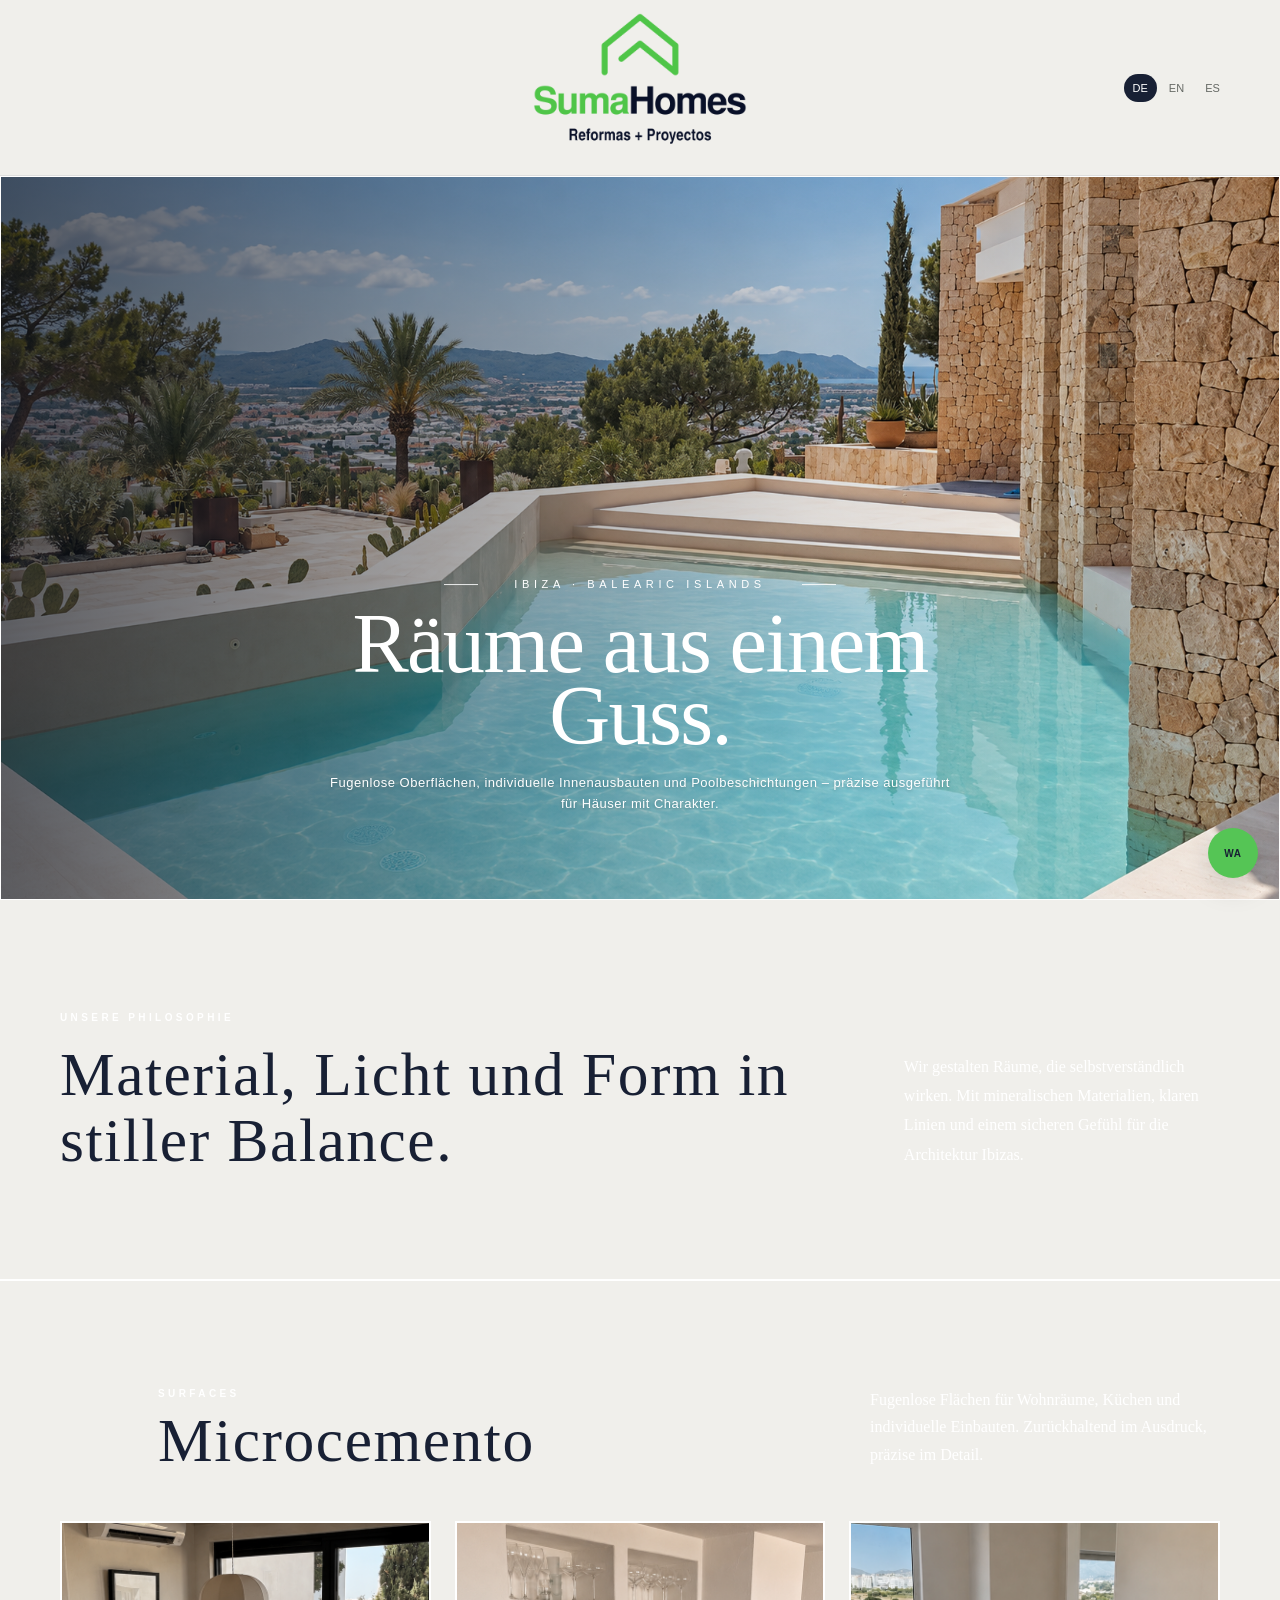
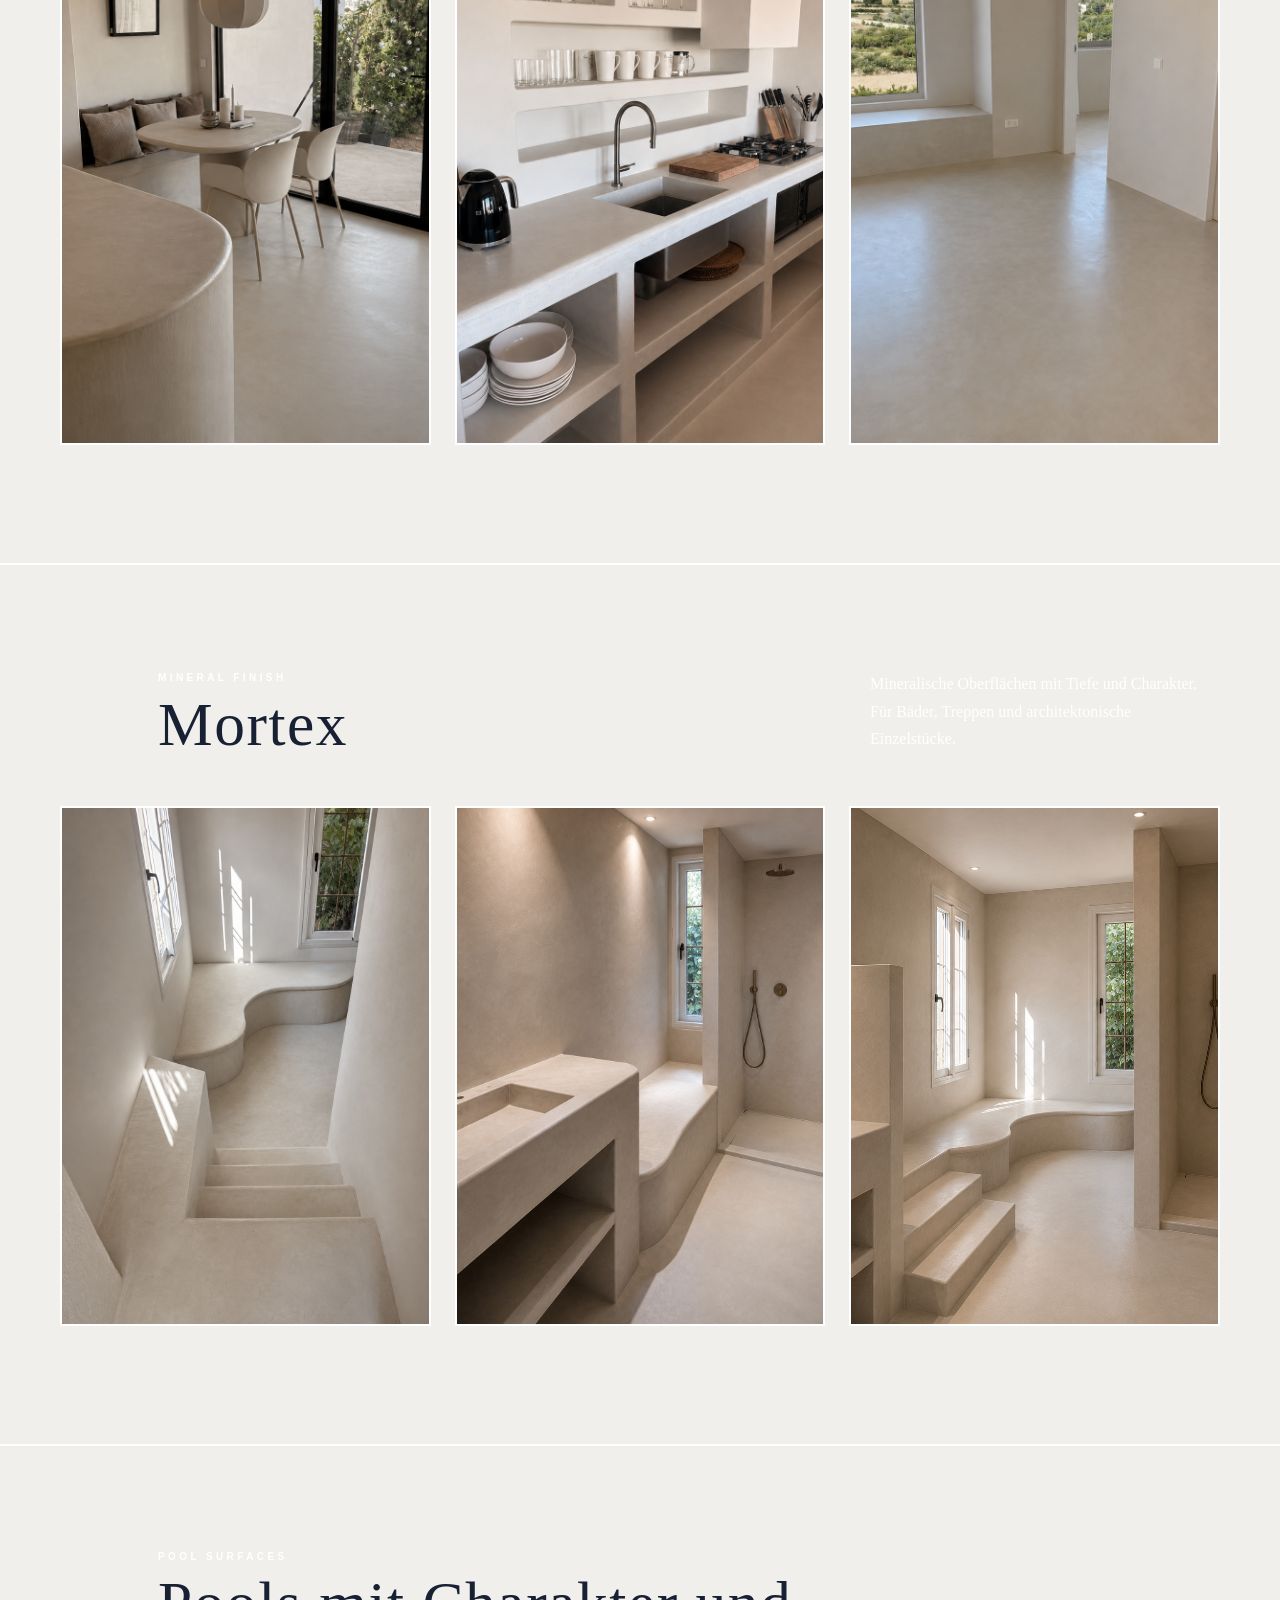
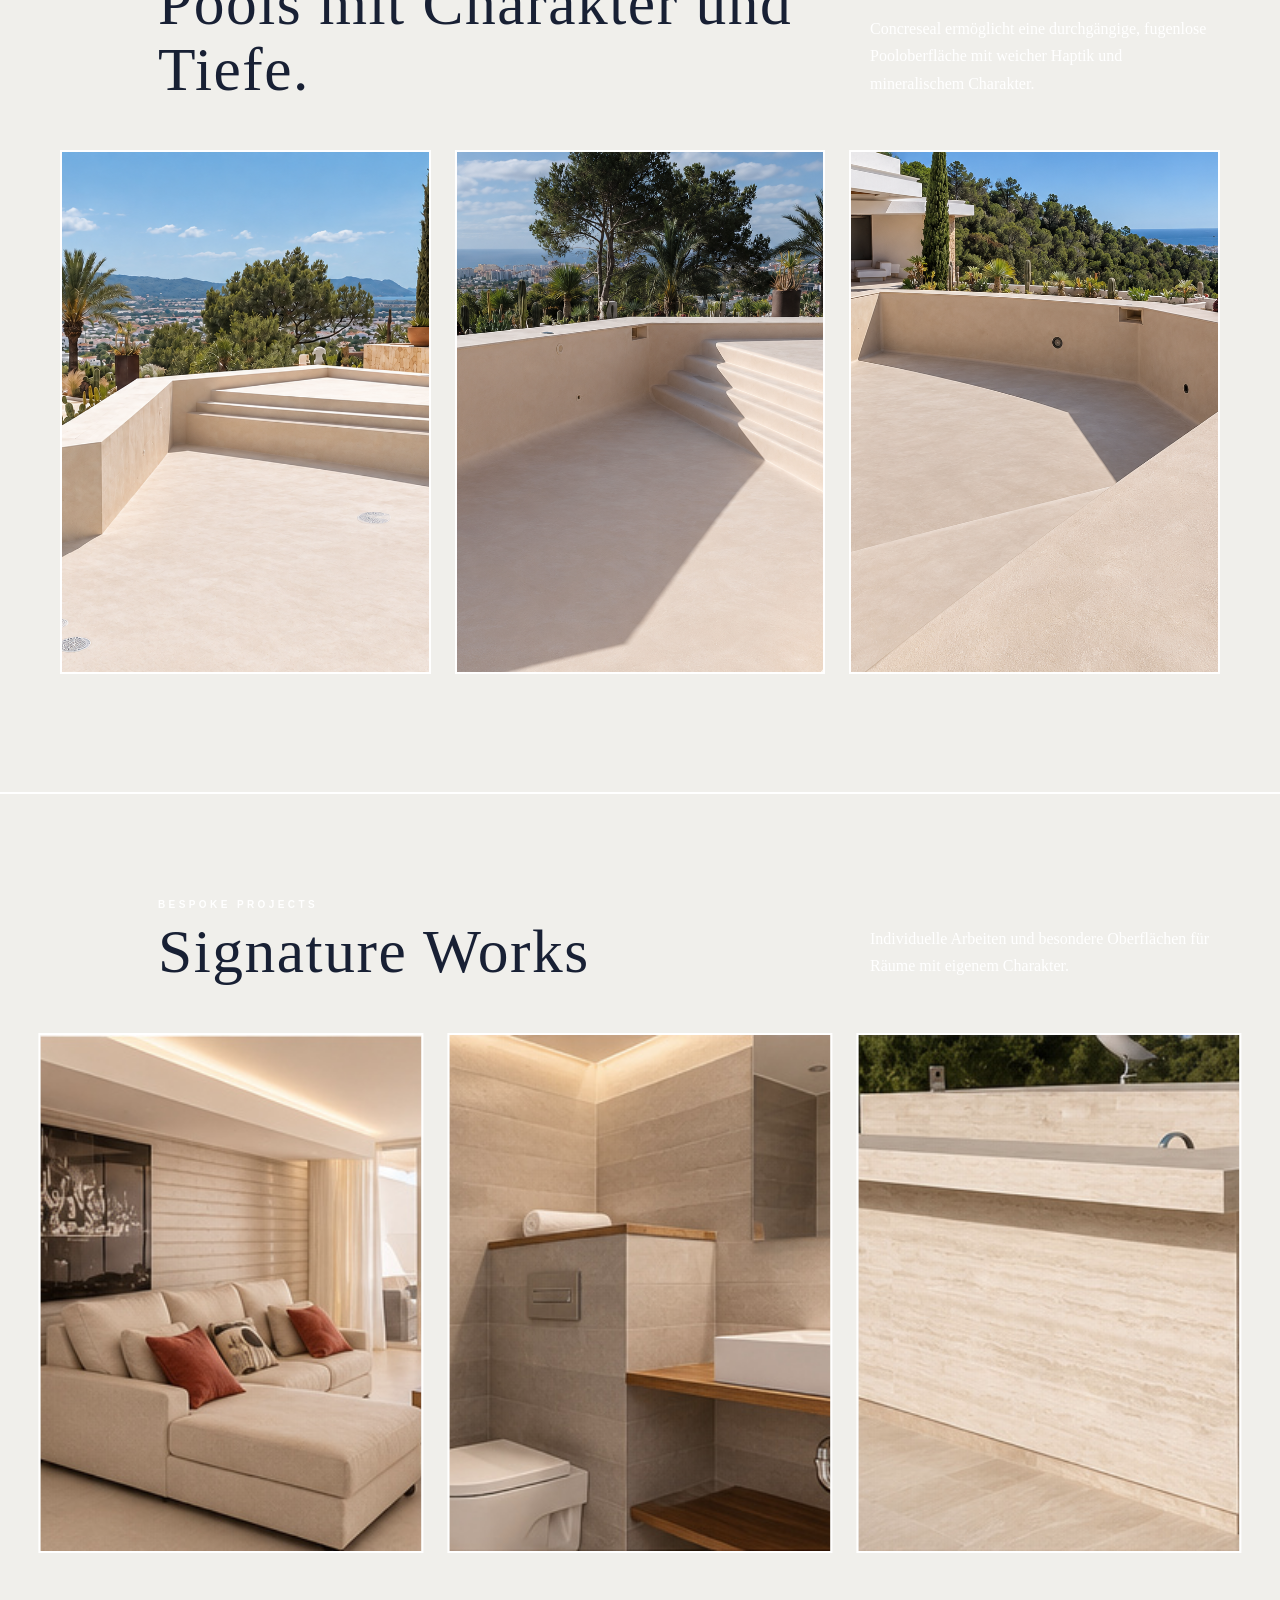
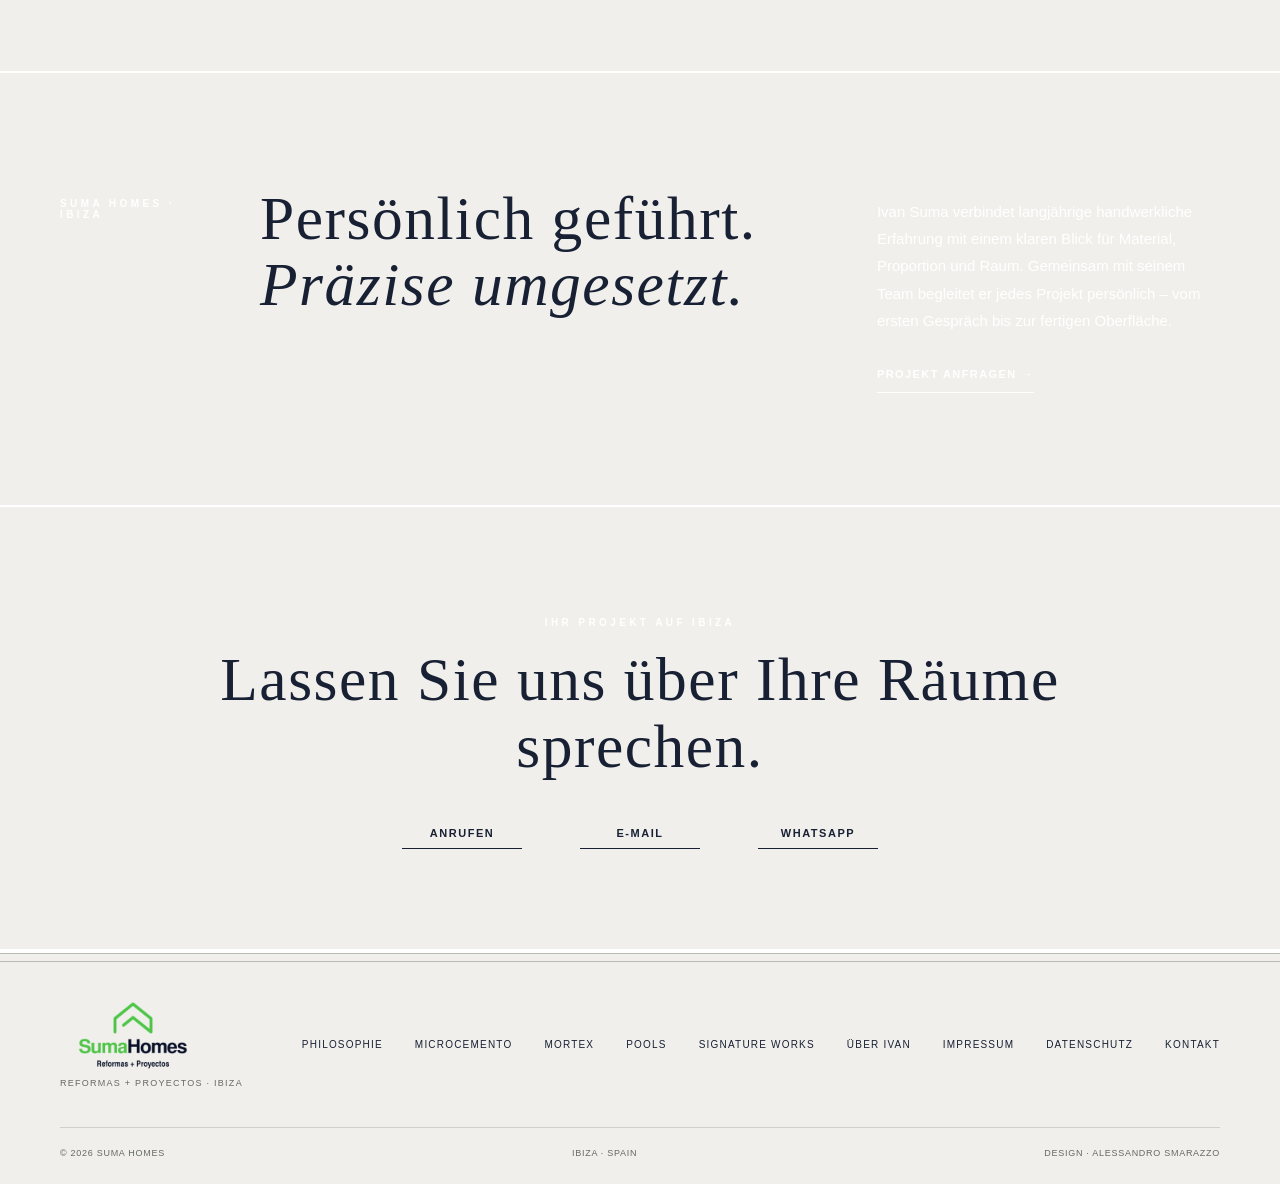
==== index.html @ f4241340 "SumaHomes Phase 2 - aktueller Stand" ====
<!doctype html>
<html lang="de">
<head>
  <meta charset="utf-8">
  <meta name="viewport" content="width=device-width,initial-scale=1">
  <meta name="description" content="Suma Homes Ibiza – Microcemento, Mortex, Innenausbau und Concreseal Poolbeschichtungen.">
  <title>Suma Homes | Reformas + Proyectos · Ibiza</title>
  <link rel="stylesheet" href="assets/style.css">
  <link rel="stylesheet" href="assets/languages.css">
</head>

<body>

  <header class="header">
    <a class="brand" href="#top" aria-label="Suma Homes Startseite">
      <img src="assets/sumahomes-logo.png" alt="Suma Homes – Reformas + Proyectos">
    </a>

    <div class="languages" aria-label="Sprache wählen">
      <button class="lang active" type="button" data-lang="de">DE</button>
      <button class="lang" type="button" data-lang="en">EN</button>
      <button class="lang" type="button" data-lang="es">ES</button>
    </div>
  </header>

  <main id="top">

    <section class="hero">
      <img src="assets/hero-pool.png" alt="Pool mit Blick über Ibiza">
      <div class="shade"></div>

      <div class="hero-copy">
        <p class="eyebrow">IBIZA · BALEARIC ISLANDS</p>

        <h1 data-de="Räume aus einem Guss." data-en="Spaces made as one.">
          Räume aus einem<br>Guss.
        </h1>

        <p>
          Fugenlose Oberflächen, individuelle Innenausbauten und Poolbeschichtungen – präzise ausgeführt für Häuser mit Charakter.
        </p>
      </div>

      <span class="scroll">Entdecken ↓</span>
    </section>

    <section id="philosophie" class="philosophy wrap">
      <p class="eyebrow">UNSERE PHILOSOPHIE</p>

      <div class="statement">
        <h2>Material, Licht und Form in stiller Balance.</h2>

        <p>
          Wir gestalten Räume, die selbstverständlich wirken. Mit mineralischen Materialien, klaren Linien und einem sicheren Gefühl für die Architektur Ibizas.
        </p>
      </div>
    </section>

    <div class="section-rule"><span></span></div>

    <section id="microcemento" class="project-section wrap">

      <div class="project-heading">
        <p class="index">01</p>

        <div>
          <p class="eyebrow">SURFACES</p>
          <h2>Microcemento</h2>
        </div>

        <p>
          Fugenlose Flächen für Wohnräume, Küchen und individuelle Einbauten. Zurückhaltend im Ausdruck, präzise im Detail.
        </p>
      </div>

      <div class="editorial-grid gallery-four">

        <figure>
          <img src="assets/01-mikrozement-wohnen-bearbeitet.png" alt="Wohnbereich mit Microcemento">
        </figure>

        <figure>
          <img src="assets/02-mikrozement-kueche-bearbeitet.png" alt="Küche mit Microcemento">
        </figure>

        <figure>
          <img src="assets/03-mikrozement-essen-garten-bearbeitet.png" alt="Essbereich und Garten">
        </figure>

        <figure>
          <img src="assets/04-mikrozement-raum-bearbeitet.png" alt="Raumgestaltung mit Microcemento">
        </figure>

      </div>
    </section>

    <div class="section-rule"><span></span></div>

    <section id="mortex" class="project-section wrap">

      <div class="project-heading">
        <p class="index">02</p>

        <div>
          <p class="eyebrow">MINERAL FINISH</p>
          <h2>Mortex</h2>
        </div>

        <p>
          Mineralische Oberflächen mit Tiefe und Charakter. Für Bäder, Treppen und architektonische Einzelstücke.
        </p>
      </div>

      <div class="editorial-grid gallery-four portrait-grid">

        <figure>
          <img src="assets/01-mortex-bad-bearbeitet.png" alt="Mortex im Bad">
        </figure>

        <figure>
          <img src="assets/02-mortex-treppe-bearbeitet.png" alt="Treppe mit Mortex">
        </figure>

        <figure>
          <img src="assets/03-mortex-neues-motiv.png" alt="Mortex Detail">
        </figure>

        <figure>
          <img src="assets/04-mortex-gesamtbild-breit.png" alt="Mortex Gesamtansicht">
        </figure>

      </div>
    </section>

    <div class="section-rule"><span></span></div>

    <section id="pool" class="project-section wrap">

      <div class="project-heading">
        <p class="index">03</p>

        <div>
          <p class="eyebrow">POOL SURFACES</p>
          <h2>Pools mit Charakter und Tiefe.</h2>
        </div>

        <p>
          Concreseal ermöglicht eine durchgängige, fugenlose Pooloberfläche mit weicher Haptik und mineralischem Charakter.
        </p>
      </div>

      <div class="editorial-grid gallery-four">

        <figure>
          <img src="assets/pool-01.png" alt="Pool 01">
        </figure>

        <figure>
          <img src="assets/pool-03.png" alt="Pool 03">
        </figure>

        <figure>
          <img src="assets/pool-04.png" alt="Pool 04">
        </figure>

      </div>
    </section>

    <div class="section-rule"><span></span></div>

    <section id="concreseal" class="project-section wrap">

      <div class="project-heading">
        <p class="index">04</p>

        <div>
          <p class="eyebrow">BESPOKE PROJECTS</p>
          <h2>Signature Works</h2>
        </div>

        <p>
          Individuelle Arbeiten und besondere Oberflächen für Räume mit eigenem Charakter.
        </p>
      </div>

      <div class="editorial-grid gallery-three">

        <figure>
          <img src="assets/07-06-wohnraum.jpg" alt="Signature Works – Wohnraum">
        </figure>

        <figure>
          <img src="assets/07-04-bad-waschbecken.jpg" alt="Signature Works – Bad">
        </figure>

        <figure class="gallery-last">
          <img src="assets/07-03-travertin-bar-front.jpg" alt="Signature Works – Travertin Bar">
        </figure>

      </div>
    </section>

    <section id="ivan" class="about">
      <div class="wrap about-inner">

        <p class="eyebrow">SUMA HOMES · IBIZA</p>

        <h2>
          Persönlich geführt.<br>
          <em>Präzise umgesetzt.</em>
        </h2>

        <div class="about-copy">
          <p>
            Ivan Suma verbindet langjährige handwerkliche Erfahrung mit einem klaren Blick für Material, Proportion und Raum. Gemeinsam mit seinem Team begleitet er jedes Projekt persönlich – vom ersten Gespräch bis zur fertigen Oberfläche.
          </p>

          <a class="text-link" href="#contact">
            Projekt anfragen →
          </a>
        </div>

      </div>
    </section>

    <section id="contact" class="contact">
      <div class="wrap contact-inner">

        <p class="eyebrow">IHR PROJEKT AUF IBIZA</p>

        <h2>
          Lassen Sie uns über Ihre Räume sprechen.
        </h2>

        <div class="contact-row">
          <a href="tel:+34639866683">Anrufen</a>
          <a href="mailto:info@sumahomes.es">E-Mail</a>
          <a href="https://wa.me/34639866683">WhatsApp</a>
        </div>

      </div>
    </section>

  </main>

  <footer>

    <div class="footer-accent"><span></span></div>

    <div class="wrap footer-main">

      <div>
        <img src="assets/sumahomes-logo.png" alt="Suma Homes">
        <p>Reformas + Proyectos · Ibiza</p>
      </div>

      <nav>
        <a href="#philosophie">Philosophie</a>
        <a href="#microcemento">Microcemento</a>
        <a href="#mortex">Mortex</a>
        <a href="#pool">Pools</a>
        <a href="#concreseal">Signature Works</a>
        <a href="#ivan">Über Ivan</a>
        <a href="#">Impressum</a>
        <a href="#">Datenschutz</a>
        <a href="mailto:info@sumahomes.es">Kontakt</a>
      </nav>

    </div>

    <div class="wrap footer-bottom">
      <span>© <span id="year"></span> Suma Homes</span>
      <span>Ibiza · Spain</span>
      <span>Design · Alessandro Smarazzo</span>
    </div>

  </footer>

  <a
    class="whatsapp"
    href="https://wa.me/34639866683"
    aria-label="Suma Homes über WhatsApp kontaktieren">
    WA
  </a>

  <script src="assets/site.js"></script>

</body>
</html>
---- assets/style.css ----
:root {
    --ink: #182034;
    --green: #55c555;
    --paper: #fff;
    --soft: #f3f3f1;
    --line: #d1d3cf;
    --muted: #656864;
    --serif: "Bodoni 72", "Didot", "Times New Roman", serif;
    --sans: "Helvetica Neue", Helvetica, Arial, sans-serif;
}

* {
    box-sizing: border-box;
}

html {
    scroll-behavior: smooth;
}

body {
    margin: 0;
    background: var(--paper);
    color: var(--ink);
    font: 16px var(--sans);
    -webkit-font-smoothing: antialiased;
}

img {
    display: block;
    width: 100%;
}

a {
    color: inherit;
    text-decoration: none;
}

.wrap {
    width: min(1160px, calc(100% - 64px));
    margin-inline: auto;
}

/* HEADER */

.header {
    height: 176px;
    padding: 0 4vw;
    display: flex;
    align-items: center;
    justify-content: center;
    background: #F0EFEB;
    position: relative;
    z-index: 20;
    border-bottom: 1px solid rgba(24, 32, 52, .08);
}

.brand {
    width: 250px;
    height: 150px;
    display: flex;
    align-items: center;
    overflow: hidden;
}

.brand img {
    width: 100%;
    height: 100%;
    object-fit: contain;
}

.header .languages {
    position: absolute;
    right: 4vw;
    top: 50%;
    transform: translateY(-50%);
}

/* HERO */

.hero {
    height: calc(100svh - 176px);
    min-height: 560px;
    position: relative;
    color: #fff;
    overflow: hidden;
    border: 1px solid #ffffff;
}

.hero > img {
    height: 100%;
    object-fit: cover;
    object-position: center;
}

.shade {
    position: absolute;
    inset: 0;
    background: linear-gradient(
        90deg,
        rgba(12, 17, 27, .66),
        rgba(12, 17, 27, .12) 64%,
        transparent
    );
}

.hero-copy {
    position: absolute;
    left: 6%;
    bottom: 5%;
    max-width: 620px;
}

.eyebrow {
    margin: 0 0 18px;
    font-size: 10px;
    font-weight: 600;
    letter-spacing: .34em;
    text-transform: uppercase;
    color: #ffffff;
}

h1,
h2 {
    font-family: var(--serif);
    font-weight: 400;
    margin: 0;
    letter-spacing: .025em;
}

h1 {
    max-width: 760px;
    font-size: clamp(44px, 4.8vw, 68px);
    line-height: .96;
    letter-spacing: .015em;
    text-transform: uppercase;
}

.hero-copy > p:not(.eyebrow) {
    max-width: 570px;
    margin: 25px 0 0;
    font-family: var(--serif);
    font-size: 16px;
    line-height: 1.65;
}

.hero-button {
    display: none;
}

.scroll {
    position: absolute;
    right: 4vw;
    bottom: 5%;
    font-size: 9px;
    letter-spacing: .25em;
    text-transform: uppercase;
}

/* PHILOSOPHIE */

.philosophy {
    padding: 112px 0 105px;
}

.statement {
    display: grid;
    grid-template-columns: 1.55fr .65fr;
    gap: 90px;
    align-items: end;
}

.statement h2,
.project-heading h2,
.about h2,
.contact h2 {
    font-size: clamp(42px, 4.8vw, 68px);
    line-height: 1.08;
    letter-spacing: .025em;
}

.statement > p {
    margin: 0 0 5px;
    color: #ffffff;
    font-family: var(--serif);
    font-size: 16px;
    line-height: 1.82;
}

/* TRENNLINIEN */

.section-rule {
    height: 2px;
    min-height: 2px;
    background: #ffffff;
    border: 0;
}

.section-rule span {
    display: none;
}

/* PROJEKTBEREICHE */

.project-section {
    padding: 105px 0 118px;
    scroll-margin-top: 96px;
}

.project-heading {
    display: grid;
    grid-template-columns: 64px 1fr minmax(260px, 350px);
    gap: 34px;
    align-items: end;
    margin-bottom: 48px;
}

.project-heading .index {
    display: block;
    visibility: hidden;
}

.project-heading .eyebrow {
    margin-bottom: 8px;
    color: #ffffff;
}

.project-heading h2 {
    color: #182034;
}

.project-heading > p:last-child {
    margin: 0 0 5px;
    color: #ffffff;
    font-family: var(--serif);
    font-size: 16px;
    line-height: 1.72;
}

/* GALERIEN – URSPRÜNGLICHES SAUBERES RASTER */

.editorial-grid {
    display: grid;
    grid-template-columns: repeat(2, minmax(0, 1fr));
    gap: 24px;
}

.editorial-grid figure {
    margin: 0;
    padding: 0;
    border: 2px solid #ffffff;
    background: transparent;
    overflow: hidden;
}

.editorial-grid img,
.portrait-grid img {
    width: 100%;
    height: 390px;
    object-fit: cover;
    object-position: center;
    filter: saturate(.92);
    transition: transform .55s, filter .55s;
}

.editorial-grid figure:hover img {
    transform: scale(1.012);
    filter: saturate(1);
}

.editorial-grid figcaption {
    display: none;
}

.gallery-three .gallery-last {
    grid-column: 1 / -1;
    width: calc(50% - 12px);
    justify-self: center;
}

/* POOL – DREI BILDER SAUBER NEBENEINANDER */

#pool .editorial-grid {
    display: grid;
    grid-template-columns: repeat(3, minmax(0, 1fr));
    gap: 24px;
}

#pool .editorial-grid figure {
    width: 100%;
    margin: 0;
    padding: 0;
    border: 2px solid #ffffff;
    background: transparent;
    overflow: hidden;
}

#pool .editorial-grid img {
    width: 100%;
    height: 390px;
    object-fit: cover;
    object-position: center;
}

/* IVAN */

.about {
    padding: 112px 0;
    border-top: 2px solid #ffffff;
}

.about-inner {
    display: grid;
    grid-template-columns: 155px 1.25fr .75fr;
    gap: 45px;
    align-items: start;
}

.about-inner .eyebrow {
    padding-top: 13px;
}

.about h2 em {
    font-weight: 400;
}

.about-copy {
    padding-top: 13px;
    color: #ffffff;
    font-size: 15px;
    line-height: 1.82;
    font-weight: 300;
}

.about-copy p {
    margin: 0;
    color: #ffffff;
}

.text-link {
    display: inline-block;
    margin-top: 30px;
    padding-bottom: 8px;
    border-bottom: 1px solid currentColor;
    font-size: 11px;
    font-weight: 600;
    letter-spacing: .13em;
    text-transform: uppercase;
}

/* KONTAKT */

.contact {
    padding: 110px 0 100px;
    border-top: 2px solid #ffffff;
    border-bottom: 2px solid #ffffff;
}

.contact-inner {
    max-width: 970px;
    text-align: center;
}

.contact h2 {
    max-width: 850px;
    margin: auto;
}

.contact-row {
    display: flex;
    justify-content: center;
    gap: 58px;
    margin-top: 48px;
}

.contact-row a {
    min-width: 120px;
    padding: 0 5px 9px;
    border-bottom: 1px solid var(--ink);
    font-size: 11px;
    font-weight: 600;
    letter-spacing: .14em;
    text-transform: uppercase;
}

/* FOOTER */

footer {
    border-top: 2px solid #ffffff;
}

.footer-accent {
    height: 9px;
    border-top: 1px solid #b9bbb7;
    border-bottom: 1px solid #b9bbb7;
    position: relative;
}

.footer-accent span {
    display: none;
}

.footer-main {
    min-height: 165px;
    display: flex;
    align-items: center;
    justify-content: space-between;
    padding-block: 22px;
}

.footer-main img {
    width: 145px;
    height: 76px;
    object-fit: contain;
}

.footer-main p {
    margin: 0;
    color: var(--muted);
    font-size: 9px;
    letter-spacing: .14em;
    text-transform: uppercase;
}

.footer-main nav {
    display: flex;
    gap: 32px;
    font-size: 10px;
    letter-spacing: .12em;
    text-transform: uppercase;
}

.footer-bottom {
    display: flex;
    justify-content: space-between;
    border-top: 1px solid #cfd1cd;
    padding: 20px 0 26px;
    color: var(--muted);
    font-size: 9px;
    letter-spacing: .08em;
    text-transform: uppercase;
}

/* WHATSAPP */

.whatsapp {
    position: fixed;
    right: 22px;
    bottom: 22px;
    z-index: 18;
    width: 50px;
    height: 50px;
    border-radius: 50%;
    display: grid;
    place-items: center;
    background: var(--green);
    font-size: 10px;
    font-weight: 700;
    letter-spacing: .08em;
    box-shadow: 0 8px 30px rgba(20, 30, 25, .18);
}

/* HINTERGRUND */

html,
body,
header,
main,
section,
.philosophy,
.project-section,
.about,
.contact,
footer {
    background: #F0EFEB;
    background-color: #F0EFEB;
}

/* DESKTOP MITTEL */

@media (max-width: 1000px) {

    .statement {
        grid-template-columns: 1fr;
        gap: 30px;
    }

    .statement > p {
        max-width: 600px;
    }

    .about-inner {
        grid-template-columns: 1fr 1fr;
    }

    .about-inner > .eyebrow {
        grid-column: 1 / -1;
    }
}

/* SMARTPHONE */

@media (max-width: 700px) {

    .wrap {
        width: min(100% - 30px, 1160px);
    }

    .header {
        height: 132px;
        padding: 0 15px;
    }

    .brand {
        width: 195px;
        height: 118px;
    }

    .header .languages {
        right: 14px;
    }

    .hero {
        height: 72svh;
        min-height: 540px;
    }

    .hero-copy {
        left: 24px;
        right: 24px;
        bottom: 8%;
    }

    .hero > img {
        object-position: 56% center;
    }

    h1 {
        font-size: clamp(40px, 11vw, 56px);
    }

    .hero-copy > p:not(.eyebrow) {
        font-size: 15px;
    }

    .scroll {
        display: none;
    }

    .philosophy {
        padding: 78px 0 72px;
    }

    .statement {
        gap: 25px;
    }

    .statement h2,
    .project-heading h2,
    .about h2,
    .contact h2 {
        font-size: clamp(37px, 11vw, 52px);
    }

    .project-section {
        padding: 75px 0 82px;
    }

    .project-heading {
        grid-template-columns: 40px 1fr;
        gap: 13px;
        margin-bottom: 34px;
    }

    .project-heading > p:last-child {
        grid-column: 2;
        margin-top: 7px;
    }

    .editorial-grid,
    #pool .editorial-grid {
        grid-template-columns: 1fr;
        gap: 16px;
    }

    .editorial-grid img,
    .portrait-grid img,
    #pool .editorial-grid img {
        height: auto;
        aspect-ratio: 16 / 10;
    }

    .gallery-three .gallery-last {
        grid-column: auto;
        width: 100%;
    }

    .about {
        padding: 80px 0;
    }

    .about-inner {
        grid-template-columns: 1fr;
        gap: 24px;
    }

    .about-inner > .eyebrow {
        grid-column: auto;
    }

    .about-copy {
        padding-top: 0;
    }

    .contact {
        padding: 82px 0 72px;
    }

    .contact-row {
        gap: 18px;
        flex-direction: column;
        align-items: center;
        margin-top: 38px;
    }

    .contact-row a {
        width: 190px;
    }

    .footer-main {
        align-items: flex-start;
        flex-direction: column;
        gap: 26px;
    }

    .footer-main nav {
        flex-wrap: wrap;
        gap: 18px 24px;
    }

    .footer-bottom {
        flex-direction: column;
        gap: 9px;
    }

    .whatsapp {
        width: 46px;
        height: 46px;
        right: 16px;
        bottom: 16px;
    }
}

@media (prefers-reduced-motion: reduce) {

    html {
        scroll-behavior: auto;
    }

    .editorial-grid img {
        transition: none;
    }
}
/* =========================================================
   SUMA HOMES – EINHEITLICHES GALERIE-LAYOUT
   Alle 4 Galerien: 3 große Bilder nebeneinander
   ========================================================= */

   .project-section .editorial-grid {
    display: grid !important;
    grid-template-columns: repeat(3, minmax(0, 1fr)) !important;
    gap: 24px !important;
    width: 100% !important;
    margin-top: 48px !important;
}

.project-section .editorial-grid figure {
    width: 100% !important;
    margin: 0 !important;
    padding: 0 !important;
}

.project-section .editorial-grid figure img {
    display: block !important;
    width: 100% !important;
    height: 520px !important;
    object-fit: cover !important;
}

/* Smartphone */
@media (max-width: 700px) {
    .project-section .editorial-grid {
        grid-template-columns: 1fr !important;
        gap: 16px !important;
        margin-top: 32px !important;
    }

    .project-section .editorial-grid figure img {
        height: auto !important;
        aspect-ratio: 4 / 5 !important;
        object-fit: cover !important;
    }
}
/* FINAL – MORTEX + SIGNATURE WORKS sauber als Dreierreihe */

/* MORTEX: viertes Bild entfernen */
#mortex .editorial-grid > figure:nth-child(4) {
    display: none !important;
}

/* MORTEX: drei Bilder nebeneinander */
#mortex .editorial-grid {
    display: grid !important;
    grid-template-columns: repeat(3, minmax(0, 1fr)) !important;
    gap: 24px !important;
}

/* SIGNATURE WORKS: drei Bilder nebeneinander */
#concreseal .editorial-grid {
    display: grid !important;
    grid-template-columns: repeat(3, minmax(0, 1fr)) !important;
    gap: 24px !important;
}

/* Das letzte Signature-Bild nicht mehr groß nach unten */
#concreseal .gallery-last {
    grid-column: auto !important;
    width: 100% !important;
    justify-self: stretch !important;
}

/* Alle drei gleich groß */
#mortex .editorial-grid > figure,
#concreseal .editorial-grid > figure {
    width: 100% !important;
    height: 520px !important;
    margin: 0 !important;
}

#mortex .editorial-grid img,
#concreseal .editorial-grid img {
    width: 100% !important;
    height: 100% !important;
    object-fit: cover !important;
}
/* =========================================
   GALERIEN – FINALE BILDAUSWAHL
   Nur Microcemento + Mortex korrigieren
   ========================================= */

/* MICROCEMENTO:
   Bild 3 entfernen.
   Bild 1 + 2 + 4 bleiben als Dreierreihe. */
   #microcemento .editorial-grid > figure:nth-child(3) {
    display: none !important;
}

/* MORTEX:
   Bild 1 entfernen. */
#mortex .editorial-grid > figure:nth-child(1) {
    display: none !important;
}

/* MORTEX:
   Bild 4 wieder sichtbar machen.
   Überschreibt die ältere Regel, die Bild 4 versteckt. */
#mortex .editorial-grid > figure:nth-child(4) {
    display: block !important;
}
/* =========================================
   SIGNATURE WORKS – BREITER + BILDAUSSCHNITT
   Nur Galerie 4
   ========================================= */

/* Galerie fast so breit wie das Titelbild */
#concreseal .editorial-grid {
    width: 94vw !important;
    max-width: 1500px !important;

    position: relative !important;
    left: 50% !important;
    transform: translateX(-50%) !important;

    display: grid !important;
    grid-template-columns: repeat(3, minmax(0, 1fr)) !important;
    gap: 24px !important;
}

/* Alle drei bleiben exakt gleich groß */
#concreseal .editorial-grid > figure {
    width: 100% !important;
    height: 520px !important;
    margin: 0 !important;
    overflow: hidden !important;
}

/* Bild 1 + 2 unverändert */
#concreseal .editorial-grid > figure img {
    width: 100% !important;
    height: 100% !important;
    object-fit: cover !important;
}

/* Bild 3 – Motiv etwas besser in den sichtbaren Bereich holen */
#concreseal .editorial-grid > figure:nth-child(3) img {
    object-position: 50% 62% !important;
}

/* Smartphone bleibt sauber */
@media (max-width: 700px) {
    #concreseal .editorial-grid {
        width: 100% !important;
        left: auto !important;
        transform: none !important;
        grid-template-columns: 1fr !important;
    }

    #concreseal .editorial-grid > figure {
        height: auto !important;
        aspect-ratio: 4 / 5 !important;
    }
}
/* =====================================================
   MOBILE FINAL – TITELBILD + SIGNATURE WORKS
   Nur Smartphone
   ===================================================== */

   @media (max-width: 700px) {

    /* TITELBILD – sauber gefüllt, keine leeren Flächen */
    .hero {
        width: 100% !important;
        height: 68svh !important;
        min-height: 500px !important;
        overflow: hidden !important;
    }

    .hero > img {
        width: 100% !important;
        height: 100% !important;
        object-fit: cover !important;
        object-position: center center !important;
    }

    /* SIGNATURE WORKS – 3 Bilder groß untereinander */
    #concreseal .editorial-grid {
        display: grid !important;
        grid-template-columns: 1fr !important;
        width: 100% !important;
        max-width: none !important;
        gap: 16px !important;
        margin-left: 0 !important;
        margin-right: 0 !important;
        left: auto !important;
        transform: none !important;
    }

    #concreseal .editorial-grid > figure {
        display: block !important;
        width: 100% !important;
        height: auto !important;
        margin: 0 !important;
    }

    #concreseal .editorial-grid > figure img {
        display: block !important;
        width: 100% !important;
        height: auto !important;
        aspect-ratio: 4 / 5 !important;
        object-fit: cover !important;
        object-position: center !important;
    }
}
/* =========================================
   HERO DESKTOP – TITEL MITTIG / EDITORIAL
   NUR TITELBILD
   ========================================= */

   @media (min-width: 701px) {

    .hero-copy {
        left: 50% !important;
        right: auto !important;
        bottom: 15% !important;
        width: min(1050px, 86vw) !important;
        max-width: none !important;
        transform: translateX(-50%) !important;
        text-align: center !important;
    }

    .hero-copy .eyebrow {
        margin-bottom: 16px !important;
        text-align: center !important;
    }

    .hero-copy h1 {
        max-width: none !important;
        margin: 0 auto !important;

        font-family: "Bodoni 72", "Didot", "Times New Roman", serif !important;
        font-size: clamp(58px, 6vw, 92px) !important;
        font-weight: 400 !important;
        line-height: 0.94 !important;

        letter-spacing: -0.02em !important;
        text-transform: none !important;
    }

    .hero-copy > p:not(.eyebrow) {
        max-width: 720px !important;
        margin: 24px auto 0 !important;
        text-align: center !important;
    }
}
/* HERO DESKTOP – TITEL TIEFER + GRÖSSER */
@media (min-width: 701px) {

    .hero-copy {
        bottom: 7% !important;
    }

    .hero-copy h1 {
        font-size: clamp(68px, 6.8vw, 105px) !important;
        line-height: 0.92 !important;
    }

    .hero-copy > p:not(.eyebrow) {
        font-size: 17px !important;
        line-height: 1.6 !important;
        max-width: 780px !important;
    }
}
/* HERO DESKTOP – FINAL POSITION */
@media (min-width: 701px) {

    .hero-copy {
        left: 52% !important;
        bottom: 5% !important;
        width: min(980px, 78vw) !important;
        transform: translateX(-50%) !important;
    }

    .hero-copy h1 {
        font-size: clamp(64px, 6.2vw, 96px) !important;
        line-height: 0.94 !important;
    }

    .hero-copy > p:not(.eyebrow) {
        max-width: 720px !important;
        margin: 20px auto 0 !important;
    }
}
/* HERO DESKTOP – POSITION WIE REFERENZ */
@media (min-width: 701px) {

    .hero-copy {
      position: absolute !important;
      left: 50% !important;
      bottom: 4.5% !important;
      width: 70% !important;
      max-width: 900px !important;
      transform: translateX(-50%) !important;
      text-align: center !important;
    }
  
    .hero-copy .eyebrow {
      margin-bottom: 14px !important;
    }
  
    .hero-copy h1 {
      margin: 0 !important;
      font-size: clamp(58px, 5.4vw, 82px) !important;
      line-height: 0.95 !important;
      white-space: nowrap !important;
    }
  
    .hero-copy > p:not(.eyebrow) {
      max-width: 720px !important;
      margin: 20px auto 0 !important;
      font-size: 16px !important;
      line-height: 1.45 !important;
      text-align: center !important;
    }
  }
  /* HERO DESKTOP – KOMPAKT MITTIG IM WASSER */
@media (min-width: 701px) {

    .hero-copy {
      left: 54% !important;
      bottom: 7% !important;
      width: 62% !important;
      max-width: 820px !important;
      transform: translateX(-50%) !important;
      text-align: center !important;
    }
  
    .hero-copy .eyebrow {
      margin-bottom: 10px !important;
    }
  
    .hero-copy h1 {
      margin: 0 !important;
      font-size: clamp(54px, 4.9vw, 74px) !important;
      line-height: 0.94 !important;
      white-space: nowrap !important;
    }
  
    .hero-copy > p:not(.eyebrow) {
      max-width: 620px !important;
      margin: 14px auto 0 !important;
      font-size: 15px !important;
      line-height: 1.4 !important;
    }
  }
  /* HERO DESKTOP – TITEL MINIMAL GRÖSSER */
@media (min-width: 701px) {

    .hero-copy h1 {
      font-size: clamp(58px, 5.3vw, 80px) !important;
    }
  
  }
  /* HERO DESKTOP – GROSS, KOMPAKT, KOMPLETT IM WASSER */
@media (min-width: 701px) {

    .hero-copy {
        left: 60% !important;
        bottom: 3.5% !important;

        width: 68% !important;
        max-width: 900px !important;

        transform: translateX(-50%) !important;
        text-align: center !important;
    }

    .hero-copy .eyebrow {
        margin-bottom: 12px !important;
        text-align: center !important;
    }

    .hero-copy h1 {
        max-width: none !important;
        margin: 0 auto !important;

        font-family: "Bodoni 72", "Didot", "Times New Roman", serif !important;
        font-size: clamp(64px, 5.6vw, 86px) !important;
        font-weight: 400 !important;
        line-height: 0.92 !important;
        letter-spacing: -0.025em !important;

        white-space: nowrap !important;
        text-transform: none !important;
    }

    .hero-copy > p:not(.eyebrow) {
        max-width: 680px !important;
        margin: 16px auto 0 !important;

        font-size: 16px !important;
        line-height: 1.45 !important;
        text-align: center !important;
    }
}
/* HERO DESKTOP – WIE DIE SKIZZE */
@media (min-width: 701px) {

    .hero-copy {
        left: 50% !important;
        bottom: 2.5% !important;

        width: 78% !important;
        max-width: 1000px !important;

        transform: translateX(-50%) !important;
        text-align: center !important;
    }

    .hero-copy .eyebrow {
        margin-bottom: 12px !important;
    }

    .hero-copy h1 {
        margin: 0 auto !important;

        font-family: "Bodoni 72", "Didot", "Times New Roman", serif !important;
        font-size: clamp(68px, 6vw, 92px) !important;
        font-weight: 400 !important;
        line-height: 0.92 !important;
        letter-spacing: -0.03em !important;

        white-space: nowrap !important;
        text-transform: none !important;
    }

    .hero-copy > p:not(.eyebrow) {
        max-width: 760px !important;
        margin: 18px auto 0 !important;

        font-size: 16px !important;
        line-height: 1.45 !important;
        text-align: center !important;
    }
}
/* HERO – EDITORIAL TYPOGRAFIE WIE FOTOGRAFIE-SEITE */
@media (min-width: 701px) {

    /* kleine Zeile oben */
    .hero-copy .eyebrow {
      font-family: Arial, sans-serif !important;
      font-size: 11px !important;
      font-weight: 600 !important;
      letter-spacing: 0.38em !important;
      text-transform: uppercase !important;
      margin-bottom: 16px !important;
    }
  
    /* Haupttitel – Fashion / Editorial */
    .hero-copy h1 {
      font-family: "Bodoni 72", "Didot", "Times New Roman", serif !important;
      font-size: clamp(64px, 5.6vw, 86px) !important;
      font-weight: 400 !important;
      line-height: 1 !important;
  
      letter-spacing: 0.035em !important;
      white-space: nowrap !important;
  
      width: fit-content !important;
      margin: 0 auto !important;
  
      padding: 0 0 18px !important;
      border-bottom: 1px solid rgba(255, 255, 255, 0.65) !important;
    }
  
    /* kleiner Text darunter */
    .hero-copy > p:not(.eyebrow) {
      max-width: 650px !important;
      margin: 17px auto 0 !important;
  
      font-size: 14px !important;
      line-height: 1.55 !important;
      letter-spacing: 0.025em !important;
  
      text-align: center !important;
    }
  }
  /* HERO DESKTOP – EDITORIAL VIERECK, ETWAS GRÖSSER */
@media (min-width: 701px) {

    .hero-copy {
      left: 50% !important;
      bottom: 4% !important;
      width: 720px !important;
      max-width: 78vw !important;
      transform: translateX(-50%) !important;
      text-align: center !important;
    }
  
    .hero-copy .eyebrow {
      margin-bottom: 14px !important;
      font-size: 11px !important;
      letter-spacing: 0.36em !important;
    }
  
    .hero-copy h1 {
      width: 100% !important;
      margin: 0 auto !important;
      padding: 18px 0 18px !important;
  
      font-family: "Bodoni 72", "Didot", "Times New Roman", serif !important;
      font-size: clamp(66px, 5.4vw, 84px) !important;
      font-weight: 400 !important;
      line-height: 0.95 !important;
      letter-spacing: -0.02em !important;
  
      white-space: normal !important;
      text-transform: none !important;
  
      border-top: 1px solid rgba(255,255,255,.72) !important;
      border-bottom: 1px solid rgba(255,255,255,.72) !important;
    }
  
    .hero-copy > p:not(.eyebrow) {
      max-width: 620px !important;
      margin: 18px auto 0 !important;
      font-size: 15px !important;
      line-height: 1.5 !important;
      text-align: center !important;
    }
  }
  /* =====================================================
   HERO DESKTOP – FINAL
   Kompakter Editorial-Block mittig im blauen Wasser
   ===================================================== */

@media (min-width: 701px) {

    .hero-copy {
        position: absolute !important;
        left: 50% !important;
        top: 72% !important;
        right: auto !important;
        bottom: auto !important;

        width: 640px !important;
        max-width: 72vw !important;

        transform: translate(-50%, -50%) !important;
        text-align: center !important;
    }

    .hero-copy .eyebrow {
        margin: 0 0 14px !important;

        font-family: var(--sans) !important;
        font-size: 10px !important;
        font-weight: 600 !important;
        line-height: 1.2 !important;

        letter-spacing: 0.38em !important;
        text-transform: uppercase !important;
        text-align: center !important;
    }

    .hero-copy h1 {
        width: 100% !important;
        max-width: 640px !important;
        margin: 0 auto !important;
        padding: 0 !important;

        border: 0 !important;

        font-family: var(--serif) !important;
        font-size: clamp(68px, 5.8vw, 88px) !important;
        font-weight: 400 !important;
        line-height: 0.92 !important;

        letter-spacing: -0.025em !important;
        text-transform: none !important;
        white-space: normal !important;
        text-wrap: balance !important;
        text-align: center !important;
    }

    .hero-copy > p:not(.eyebrow) {
        width: 100% !important;
        max-width: 560px !important;
        margin: 18px auto 0 !important;

        font-family: var(--serif) !important;
        font-size: 15px !important;
        line-height: 1.5 !important;
        letter-spacing: 0.01em !important;

        text-align: center !important;
    }
}
/* HERO – Editorial-Block breiter und größer */
@media (min-width: 701px) {

    .hero-copy {
      width: 820px !important;
      max-width: 76vw !important;
    }
  
    .hero-copy h1 {
      width: 100% !important;
      max-width: 820px !important;
  
      font-size: clamp(78px, 6.6vw, 102px) !important;
      line-height: 0.86 !important;
      letter-spacing: -0.025em !important;
    }
  
    .hero-copy > p:not(.eyebrow) {
      max-width: 650px !important;
    }
  }
  /* =====================================================
   HERO – EDITORIAL TYPO TEST
   Fashion / Beauty / Editorial Look
   ===================================================== */

@media (min-width: 701px) {

    .hero-copy {
        width: 820px !important;
        max-width: 76vw !important;
        text-align: center !important;
    }

    /* Kleine Editorial-Zeile oben */
    .hero-copy .eyebrow {
        display: flex !important;
        align-items: center !important;
        justify-content: center !important;
        gap: 18px !important;

        margin: 0 0 16px !important;

        font-family: "Helvetica Neue", Helvetica, Arial, sans-serif !important;
        font-size: 10px !important;
        font-weight: 600 !important;
        line-height: 1 !important;

        letter-spacing: 0.38em !important;
        text-transform: uppercase !important;
    }

    .hero-copy .eyebrow::before,
    .hero-copy .eyebrow::after {
        content: "" !important;
        display: block !important;
        width: 38px !important;
        height: 1px !important;
        background: rgba(255,255,255,.75) !important;
    }

    /* Haupttitel – Editorial Serif */
    .hero-copy h1 {
        width: 100% !important;
        max-width: 820px !important;
        margin: 0 auto !important;

        font-family: "Bodoni 72", "Didot", "Times New Roman", serif !important;
        font-size: clamp(78px, 6.6vw, 102px) !important;
        font-weight: 400 !important;
        line-height: 0.86 !important;

        letter-spacing: -0.02em !important;
        text-transform: none !important;
        text-align: center !important;
    }

    /* Kleiner Beschreibungstext */
    .hero-copy > p:not(.eyebrow) {
        max-width: 620px !important;
        margin: 20px auto 0 !important;

        font-family: "Helvetica Neue", Helvetica, Arial, sans-serif !important;
        font-size: 13px !important;
        font-weight: 300 !important;
        line-height: 1.6 !important;

        letter-spacing: 0.04em !important;
        text-align: center !important;
    }
}
/* HERO – EDITORIAL OBERZEILE */
@media (min-width: 701px) {

    .hero-copy .eyebrow {
      display: flex !important;
      align-items: center !important;
      justify-content: center !important;
  
      width: 100% !important;
      margin: 0 auto 18px !important;
  
      font-family: "Helvetica Neue", Helvetica, Arial, sans-serif !important;
      font-size: 11px !important;
      font-weight: 500 !important;
      line-height: 1 !important;
  
      letter-spacing: 0.42em !important;
      text-transform: uppercase !important;
      white-space: nowrap !important;
  
      color: #fff !important;
      opacity: 1 !important;
    }
  
    .hero-copy .eyebrow::before,
    .hero-copy .eyebrow::after {
      content: "" !important;
      display: block !important;
  
      width: 34px !important;
      height: 1px !important;
      margin: 0 18px !important;
  
      background: rgba(255,255,255,0.85) !important;
      flex: 0 0 34px !important;
    }
  }
  /* HERO – Beschreibung besser lesbar */
.hero-copy > p:not(.eyebrow) {
    color: #ffffff !important;
    opacity: 1 !important;
    font-weight: 400 !important;
    text-shadow: 0 1px 3px rgba(0, 0, 0, 0.22) !important;
  }
  /* HERO – ENTDECKEN AUSBLENDEN */
.hero .scroll {
    display: none !important;
  }
---- assets/languages.css ----
.languages{display:flex;align-items:center;gap:3px}.languages .lang{border:0;background:transparent;border-radius:99px;padding:8px 9px;cursor:pointer;color:var(--muted);font-size:11px}.languages .lang.active{background:var(--ink);color:white}
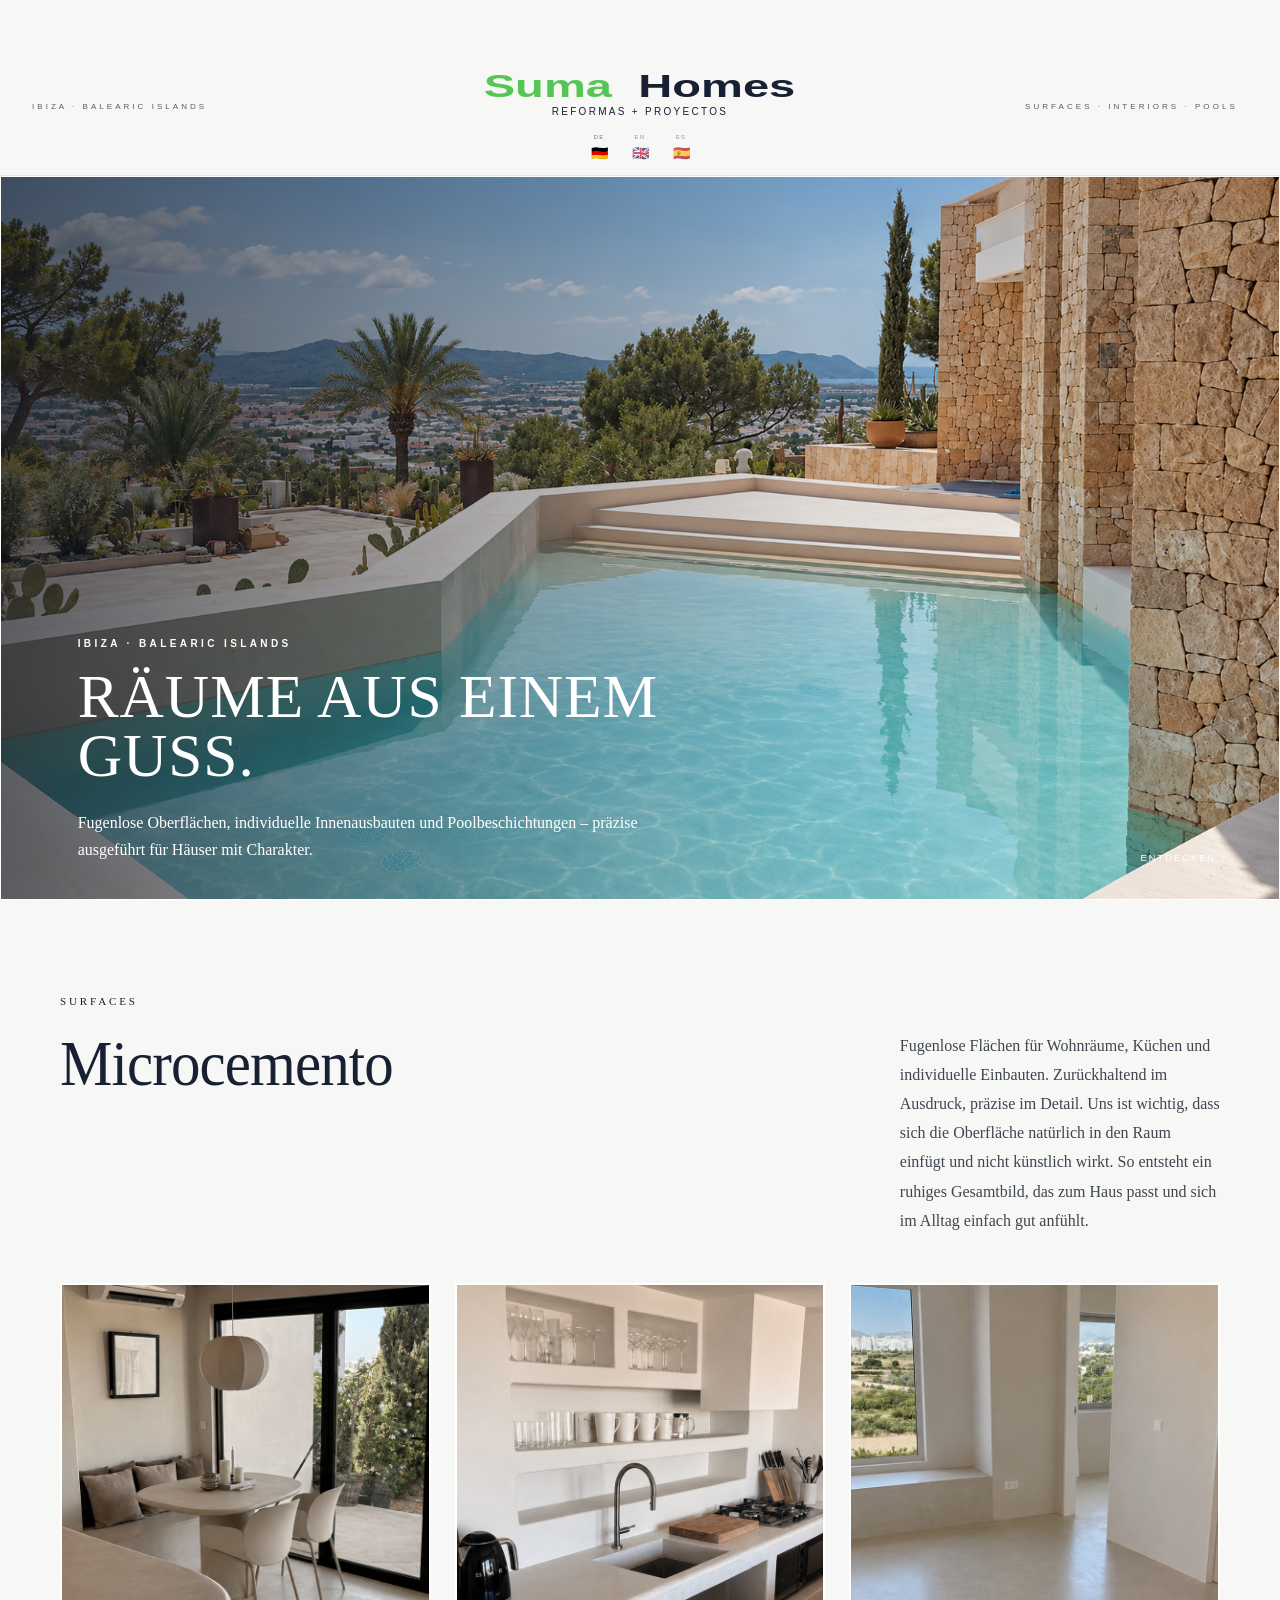
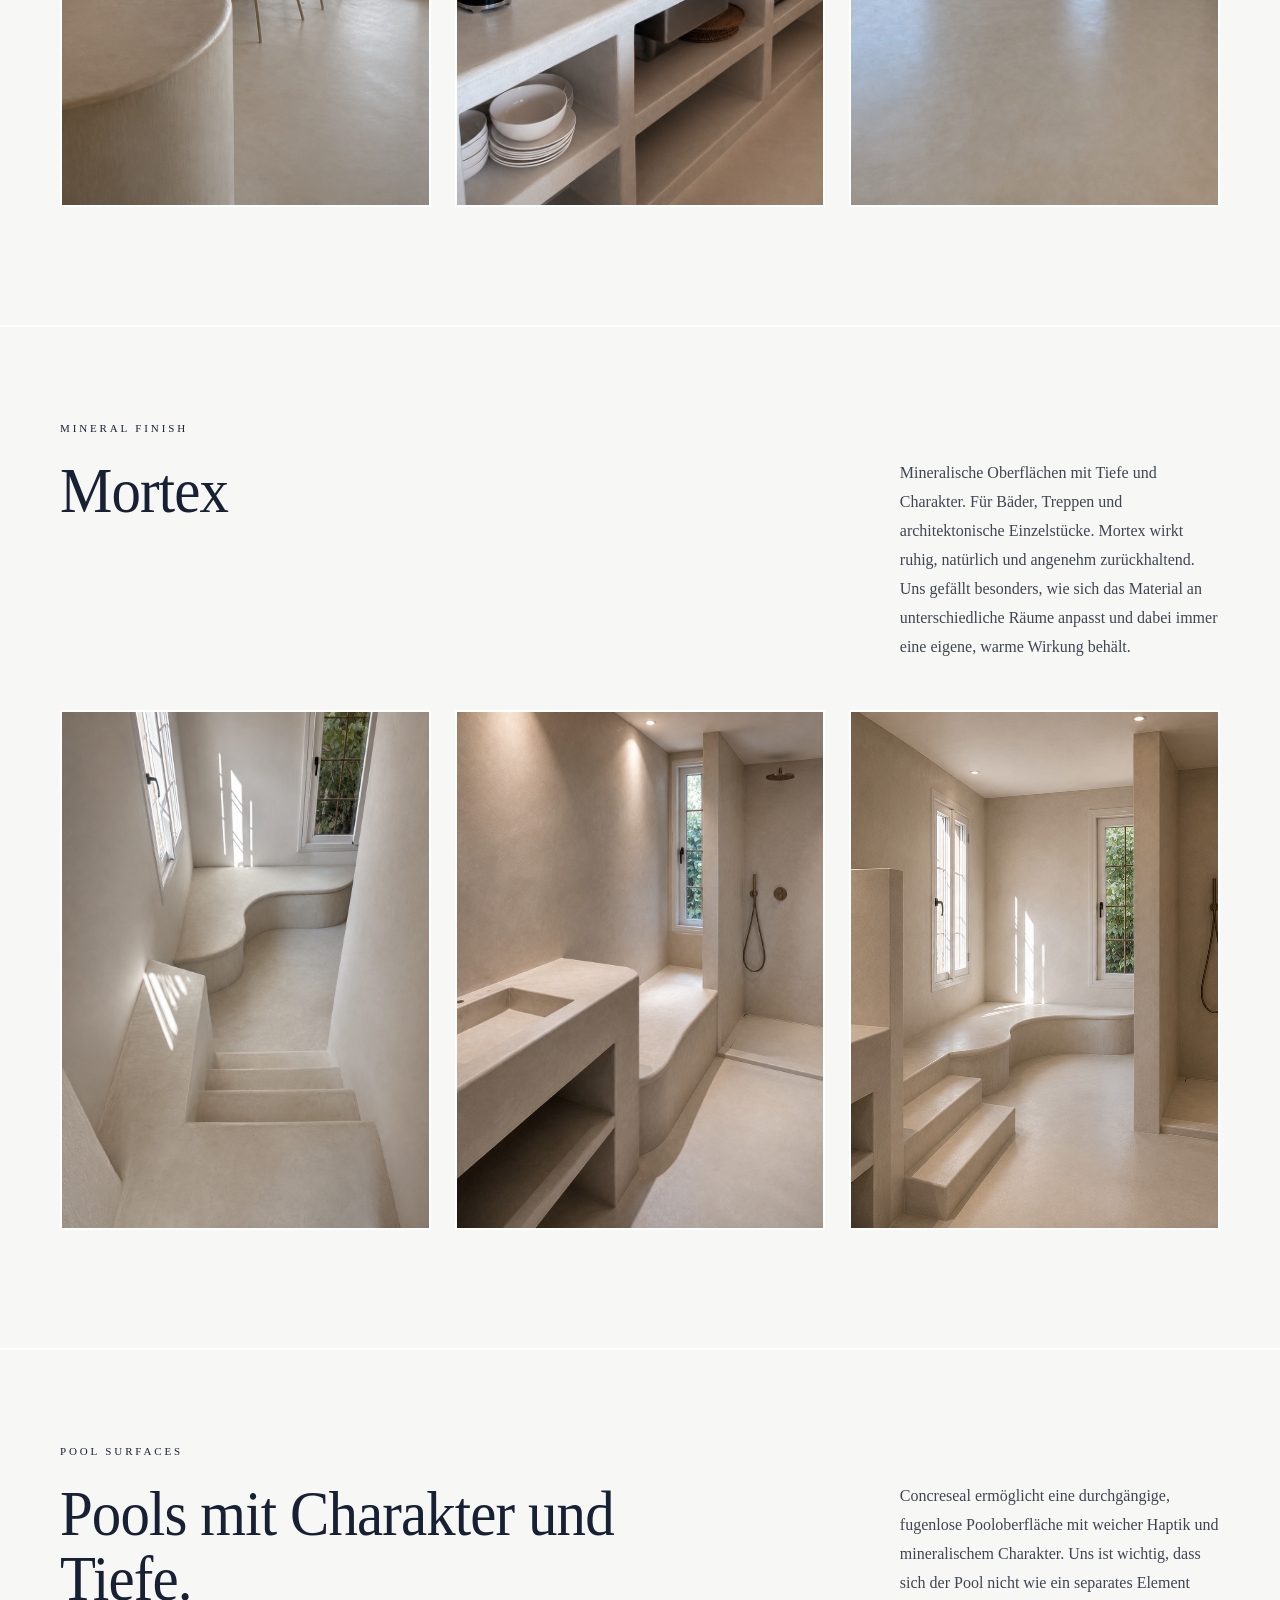
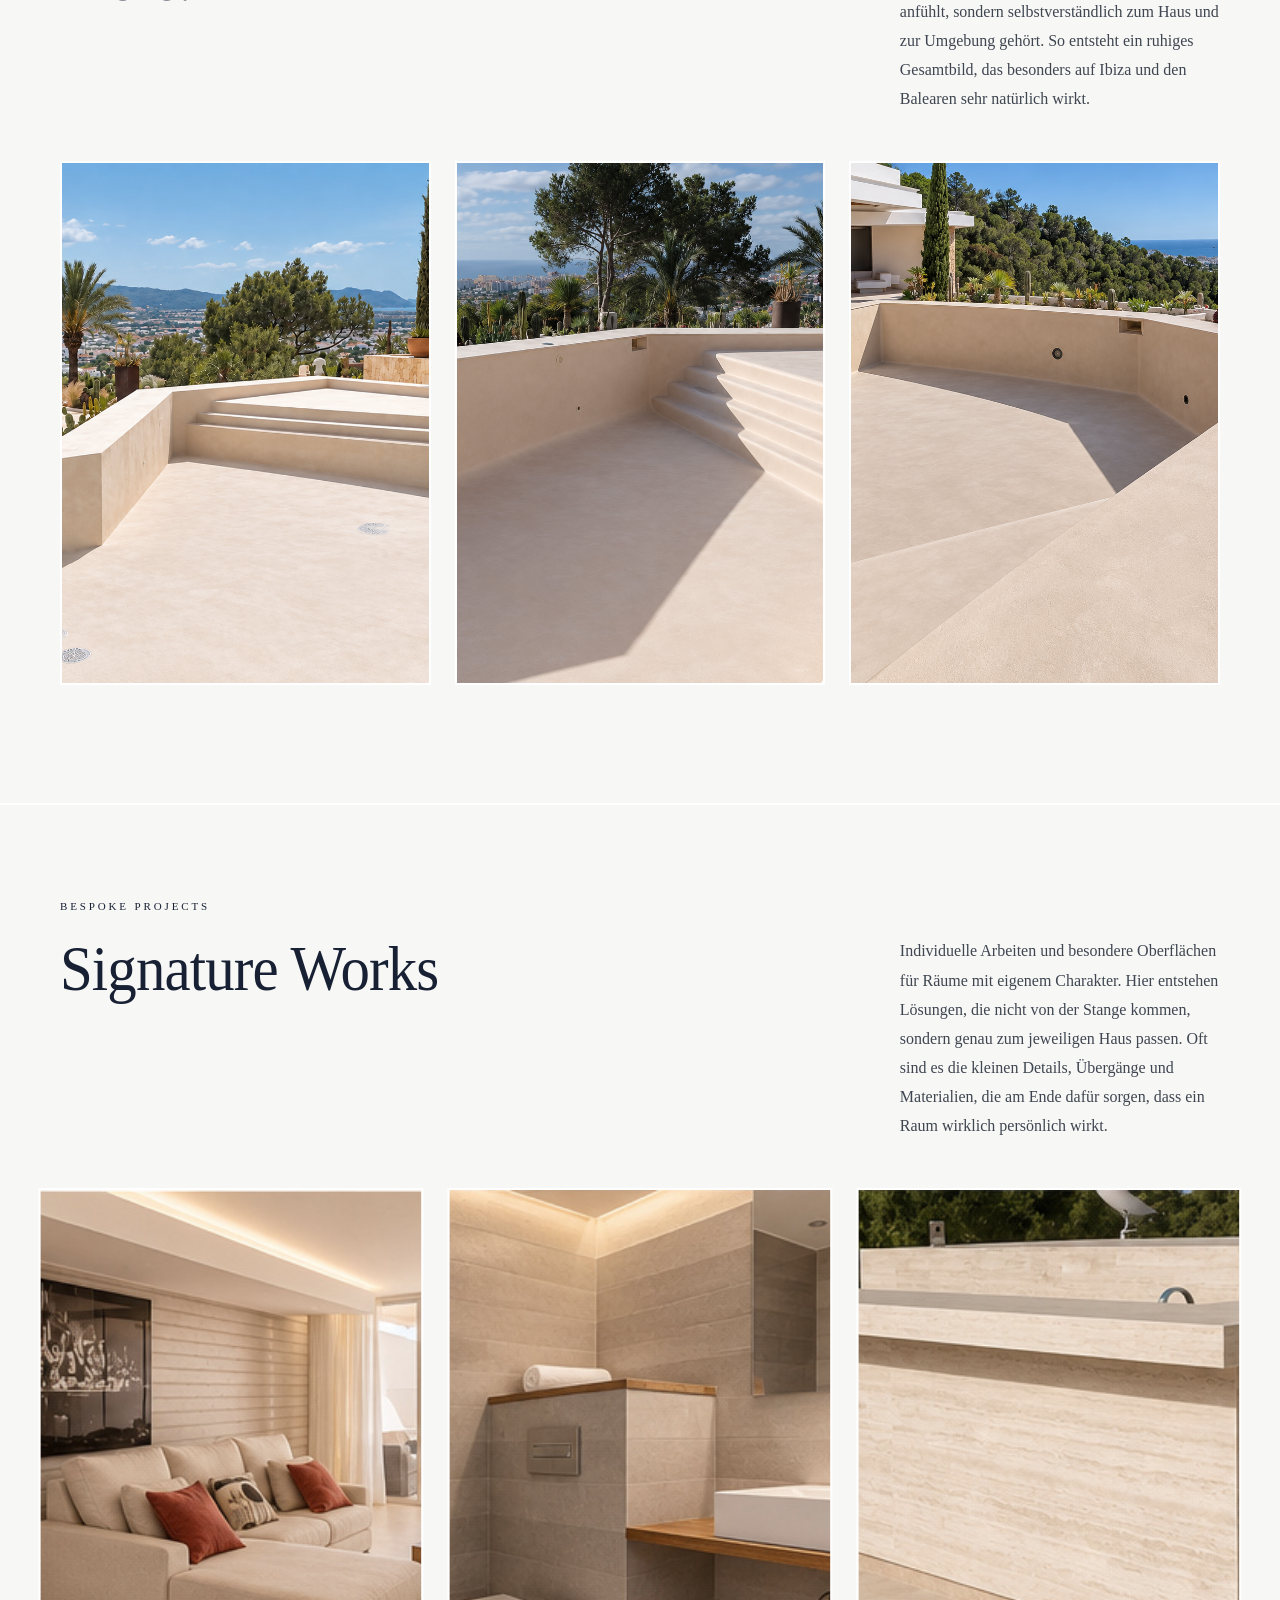
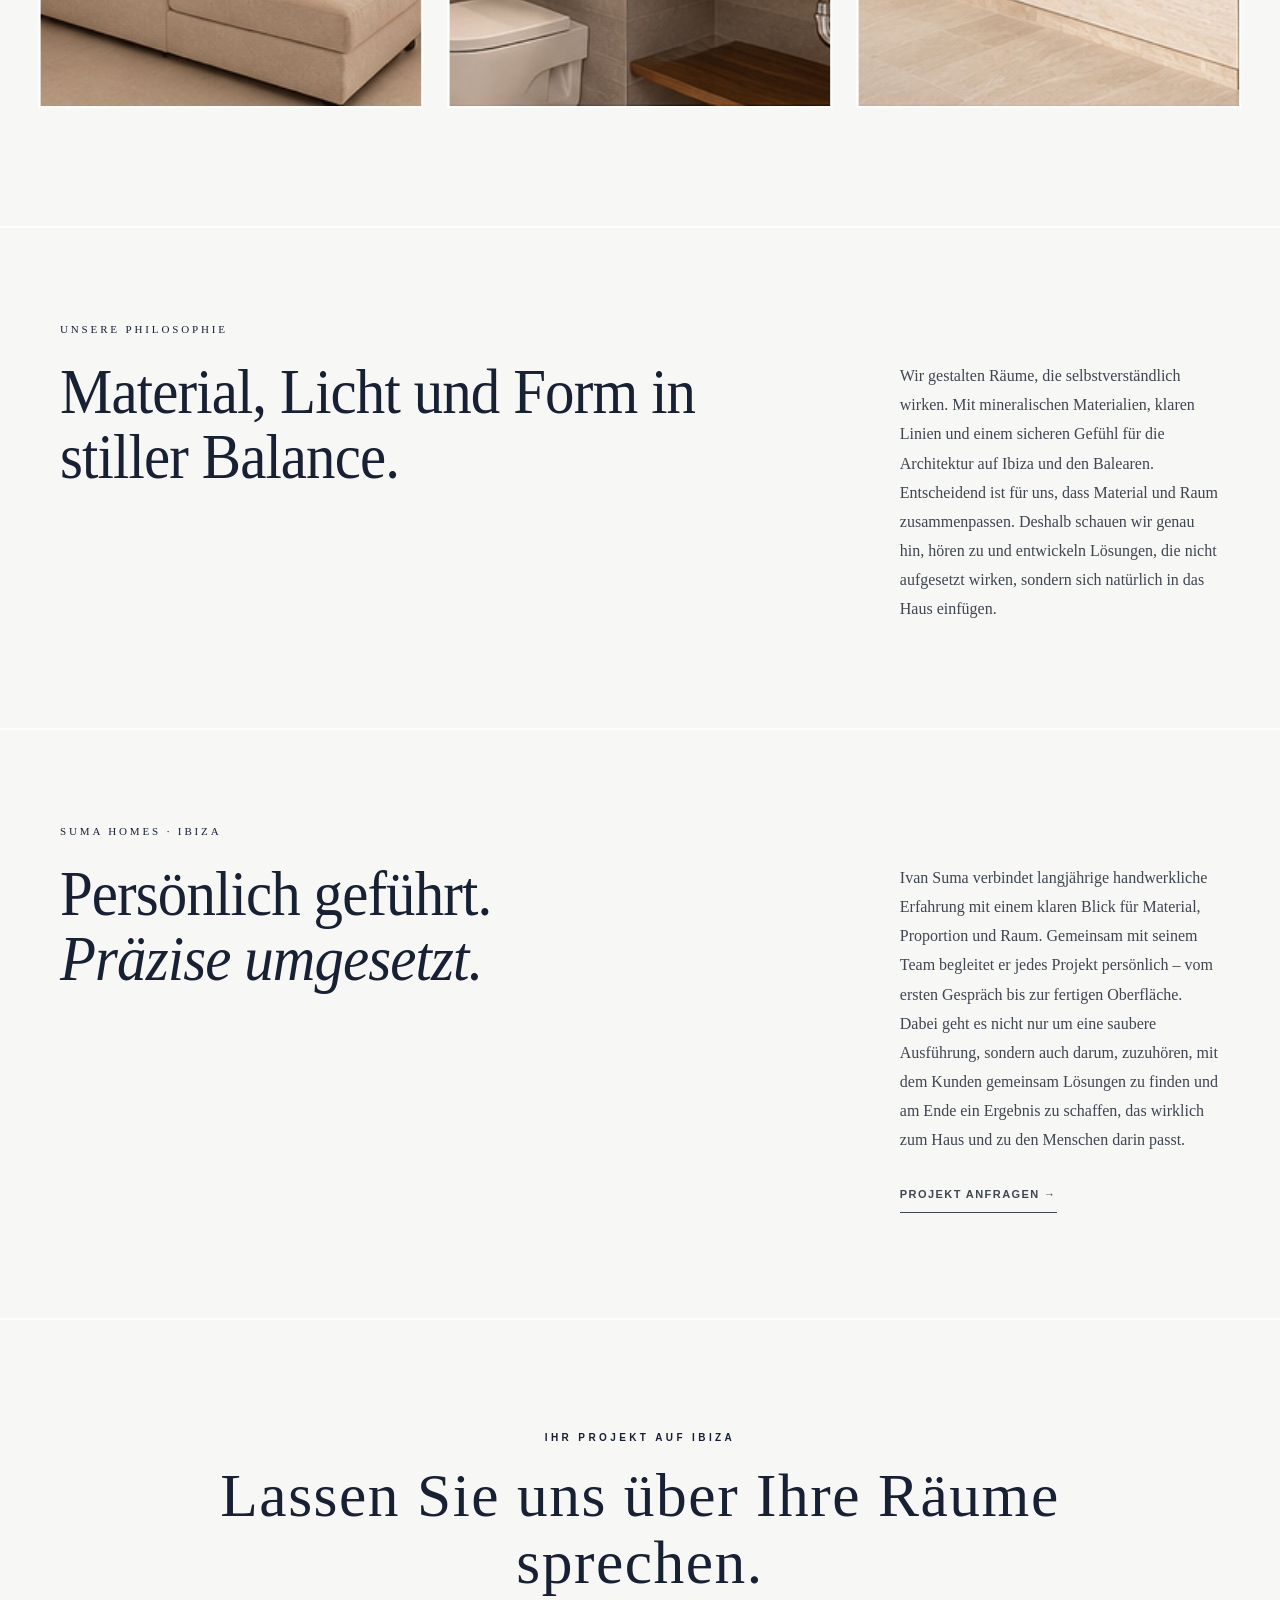
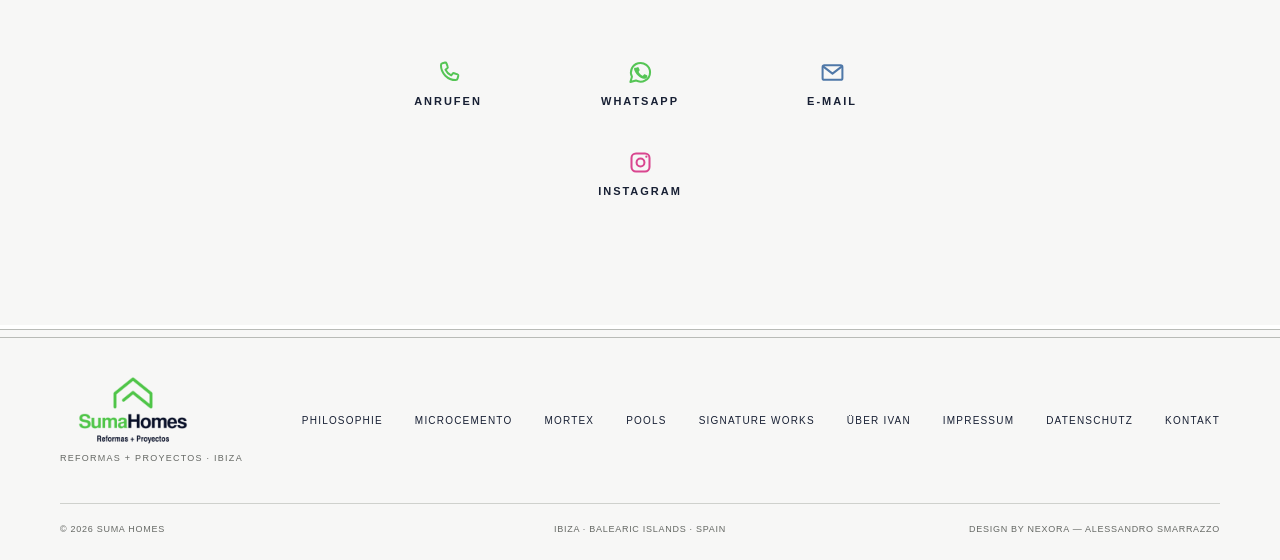
==== commit 252872f0: "Sicherung vor finalem Kontakt- und Rechtsseiten-Update" ====
--- a/index.html
+++ b/index.html
@@ -12,15 +12,25 @@
 <body>
 
   <header class="header">
+
+    <p class="header-side header-side-left">
+      IBIZA · BALEARIC ISLANDS
+    </p>
+
     <a class="brand" href="#top" aria-label="Suma Homes Startseite">
-      <img src="assets/sumahomes-logo.png" alt="Suma Homes – Reformas + Proyectos">
+      <img src="assets/sumahomes-logo-horizontal.png" alt="Suma Homes – Reformas + Proyectos">
     </a>
 
     <div class="languages" aria-label="Sprache wählen">
-      <button class="lang active" type="button" data-lang="de">DE</button>
-      <button class="lang" type="button" data-lang="en">EN</button>
-      <button class="lang" type="button" data-lang="es">ES</button>
+      <button class="lang active" type="button" data-lang="de" aria-label="Deutsch">🇩🇪</button>
+      <button class="lang" type="button" data-lang="en" aria-label="English">🇬🇧</button>
+      <button class="lang" type="button" data-lang="es" aria-label="Español">🇪🇸</button>
     </div>
+
+    <p class="header-side header-side-right">
+      SURFACES · INTERIORS · POOLS
+    </p>
+
   </header>
 
   <main id="top">
@@ -44,20 +54,6 @@
       <span class="scroll">Entdecken ↓</span>
     </section>
 
-    <section id="philosophie" class="philosophy wrap">
-      <p class="eyebrow">UNSERE PHILOSOPHIE</p>
-
-      <div class="statement">
-        <h2>Material, Licht und Form in stiller Balance.</h2>
-
-        <p>
-          Wir gestalten Räume, die selbstverständlich wirken. Mit mineralischen Materialien, klaren Linien und einem sicheren Gefühl für die Architektur Ibizas.
-        </p>
-      </div>
-    </section>
-
-    <div class="section-rule"><span></span></div>
-
     <section id="microcemento" class="project-section wrap">
 
       <div class="project-heading">
@@ -69,7 +65,7 @@
         </div>
 
         <p>
-          Fugenlose Flächen für Wohnräume, Küchen und individuelle Einbauten. Zurückhaltend im Ausdruck, präzise im Detail.
+          Fugenlose Flächen für Wohnräume, Küchen und individuelle Einbauten. Zurückhaltend im Ausdruck, präzise im Detail. Uns ist wichtig, dass sich die Oberfläche natürlich in den Raum einfügt und nicht künstlich wirkt. So entsteht ein ruhiges Gesamtbild, das zum Haus passt und sich im Alltag einfach gut anfühlt.
         </p>
       </div>
 
@@ -107,7 +103,7 @@
         </div>
 
         <p>
-          Mineralische Oberflächen mit Tiefe und Charakter. Für Bäder, Treppen und architektonische Einzelstücke.
+          Mineralische Oberflächen mit Tiefe und Charakter. Für Bäder, Treppen und architektonische Einzelstücke. Mortex wirkt ruhig, natürlich und angenehm zurückhaltend. Uns gefällt besonders, wie sich das Material an unterschiedliche Räume anpasst und dabei immer eine eigene, warme Wirkung behält.
         </p>
       </div>
 
@@ -145,7 +141,7 @@
         </div>
 
         <p>
-          Concreseal ermöglicht eine durchgängige, fugenlose Pooloberfläche mit weicher Haptik und mineralischem Charakter.
+          Concreseal ermöglicht eine durchgängige, fugenlose Pooloberfläche mit weicher Haptik und mineralischem Charakter. Uns ist wichtig, dass sich der Pool nicht wie ein separates Element anfühlt, sondern selbstverständlich zum Haus und zur Umgebung gehört. So entsteht ein ruhiges Gesamtbild, das besonders auf Ibiza und den Balearen sehr natürlich wirkt.
         </p>
       </div>
 
@@ -179,7 +175,7 @@
         </div>
 
         <p>
-          Individuelle Arbeiten und besondere Oberflächen für Räume mit eigenem Charakter.
+          Individuelle Arbeiten und besondere Oberflächen für Räume mit eigenem Charakter. Hier entstehen Lösungen, die nicht von der Stange kommen, sondern genau zum jeweiligen Haus passen. Oft sind es die kleinen Details, Übergänge und Materialien, die am Ende dafür sorgen, dass ein Raum wirklich persönlich wirkt.
         </p>
       </div>
 
@@ -197,6 +193,20 @@
           <img src="assets/07-03-travertin-bar-front.jpg" alt="Signature Works – Travertin Bar">
         </figure>
 
+      </div>
+    </section>
+
+    <div class="section-rule"><span></span></div>
+
+    <section id="philosophie" class="philosophy wrap">
+      <p class="eyebrow">UNSERE PHILOSOPHIE</p>
+
+      <div class="statement">
+        <h2>Material, Licht und Form in stiller Balance.</h2>
+
+        <p>
+          Wir gestalten Räume, die selbstverständlich wirken. Mit mineralischen Materialien, klaren Linien und einem sicheren Gefühl für die Architektur auf Ibiza und den Balearen. Entscheidend ist für uns, dass Material und Raum zusammenpassen. Deshalb schauen wir genau hin, hören zu und entwickeln Lösungen, die nicht aufgesetzt wirken, sondern sich natürlich in das Haus einfügen.
+        </p>
       </div>
     </section>
 
@@ -212,7 +222,7 @@
 
         <div class="about-copy">
           <p>
-            Ivan Suma verbindet langjährige handwerkliche Erfahrung mit einem klaren Blick für Material, Proportion und Raum. Gemeinsam mit seinem Team begleitet er jedes Projekt persönlich – vom ersten Gespräch bis zur fertigen Oberfläche.
+            Ivan Suma verbindet langjährige handwerkliche Erfahrung mit einem klaren Blick für Material, Proportion und Raum. Gemeinsam mit seinem Team begleitet er jedes Projekt persönlich – vom ersten Gespräch bis zur fertigen Oberfläche. Dabei geht es nicht nur um eine saubere Ausführung, sondern auch darum, zuzuhören, mit dem Kunden gemeinsam Lösungen zu finden und am Ende ein Ergebnis zu schaffen, das wirklich zum Haus und zu den Menschen darin passt.
           </p>
 
           <a class="text-link" href="#contact">
@@ -232,10 +242,121 @@
           Lassen Sie uns über Ihre Räume sprechen.
         </h2>
 
-        <div class="contact-row">
-          <a href="tel:+34639866683">Anrufen</a>
-          <a href="mailto:info@sumahomes.es">E-Mail</a>
-          <a href="https://wa.me/34639866683">WhatsApp</a>
+        <div class="contact-actions">
+
+          <div class="contact-actions-top">
+
+            <a class="contact-button contact-whatsapp"
+               href="https://wa.me/34639866683"
+               aria-label="WhatsApp">
+
+              <svg class="contact-icon" viewBox="0 0 24 24" aria-hidden="true">
+                <path
+                  d="M20.5 11.7a8.5 8.5 0 0 1-12.6 7.4L3 20.5l1.4-4.7A8.5 8.5 0 1 1 20.5 11.7Z"
+                  fill="none"
+                  stroke="currentColor"
+                  stroke-width="1.8"
+                  stroke-linecap="round"
+                  stroke-linejoin="round">
+                </path>
+                <path
+                  d="M8.4 7.8c.3-.5.6-.5.9-.5h.6c.2 0 .4.1.5.4l.8 1.9c.1.3.1.5-.1.7l-.6.8c-.2.2-.1.4 0 .6.7 1.4 1.8 2.4 3.2 3.1.2.1.4.1.6-.1l.8-1c.2-.2.4-.3.7-.2l1.9.9c.3.1.4.3.4.6 0 .5-.2 1.5-1 2-.6.5-1.4.8-2.3.6-1.2-.2-2.8-.8-4.7-2.5-2.3-2.1-3.7-4.7-3.8-6-.1-.7.1-1 .3-1.3Z"
+                  fill="currentColor">
+                </path>
+              </svg>
+
+              <span>WhatsApp</span>
+            </a>
+
+          </div>
+
+          <div class="contact-actions-bottom">
+
+            <a class="contact-button contact-phone"
+               href="tel:+34639866683"
+               aria-label="Anrufen">
+
+              <svg class="contact-icon" viewBox="0 0 24 24" aria-hidden="true">
+                <path
+                  d="M6.6 3.8 9 3.2c.5-.1 1 .2 1.2.7l1.1 3c.2.5 0 1-.4 1.3L9.3 9.5c1 2.2 2.9 4.1 5.1 5.1l1.3-1.6c.3-.4.8-.5 1.3-.4l3 1.1c.5.2.8.7.7 1.2l-.6 2.4c-.2.8-.9 1.4-1.7 1.4C11.3 18.7 5.3 12.7 5.3 5.6c0-.8.5-1.6 1.3-1.8Z"
+                  fill="none"
+                  stroke="currentColor"
+                  stroke-width="1.8"
+                  stroke-linecap="round"
+                  stroke-linejoin="round">
+                </path>
+              </svg>
+
+              <span>Anrufen</span>
+            </a>
+
+            <a class="contact-button contact-mail"
+               href="mailto:info@sumahomes.es"
+               aria-label="E-Mail">
+
+              <svg class="contact-icon" viewBox="0 0 24 24" aria-hidden="true">
+                <rect
+                  x="3.2"
+                  y="5.5"
+                  width="17.6"
+                  height="13"
+                  rx="1.5"
+                  fill="none"
+                  stroke="currentColor"
+                  stroke-width="1.8">
+                </rect>
+
+                <path
+                  d="m4.2 7 7.8 6 7.8-6"
+                  fill="none"
+                  stroke="currentColor"
+                  stroke-width="1.8"
+                  stroke-linecap="round"
+                  stroke-linejoin="round">
+                </path>
+              </svg>
+
+              <span>E-Mail</span>
+            </a>
+
+            <a class="contact-button contact-instagram"
+               href="#"
+               aria-label="Instagram">
+
+              <svg class="contact-icon" viewBox="0 0 24 24" aria-hidden="true">
+                <rect
+                  x="4"
+                  y="4"
+                  width="16"
+                  height="16"
+                  rx="4"
+                  fill="none"
+                  stroke="currentColor"
+                  stroke-width="1.8">
+                </rect>
+
+                <circle
+                  cx="12"
+                  cy="12"
+                  r="3.5"
+                  fill="none"
+                  stroke="currentColor"
+                  stroke-width="1.8">
+                </circle>
+
+                <circle
+                  cx="17.2"
+                  cy="6.8"
+                  r="1"
+                  fill="currentColor">
+                </circle>
+              </svg>
+
+              <span>Instagram</span>
+            </a>
+
+          </div>
+
         </div>
 
       </div>
@@ -270,8 +391,8 @@
 
     <div class="wrap footer-bottom">
       <span>© <span id="year"></span> Suma Homes</span>
-      <span>Ibiza · Spain</span>
-      <span>Design · Alessandro Smarazzo</span>
+      <span>Ibiza · Balearic Islands · Spain</span>
+      <span class="footer-credit">Design by Nexora — Alessandro Smarrazzo</span>
     </div>
 
   </footer>
--- a/assets/style.css
+++ b/assets/style.css
@@ -55,8 +55,8 @@
 }
 
 .brand {
-    width: 250px;
-    height: 150px;
+    width: 165px;
+    height: 105px;
     display: flex;
     align-items: center;
     overflow: hidden;
@@ -73,6 +73,34 @@
     right: 4vw;
     top: 50%;
     transform: translateY(-50%);
+}
+
+/* HEADER – FEINE EDITORIAL SEITENTEXTE */
+
+@media (min-width: 701px) {
+
+    .header-side {
+        position: absolute;
+        top: 68%;
+        margin: 0;
+        transform: translateY(-50%);
+        font-family: var(--sans);
+        font-size: 8px;
+        font-weight: 400;
+        line-height: 1;
+        letter-spacing: .38em;
+        text-transform: uppercase;
+        white-space: nowrap;
+        color: rgba(24, 32, 52, .72);
+    }
+
+    .header-side-left {
+        left: 1vw;
+    }
+
+    .header-side-right {
+        right: 1vw;
+    }
 }
 
 /* HERO */
@@ -159,14 +187,25 @@
 /* PHILOSOPHIE */
 
 .philosophy {
-    padding: 112px 0 105px;
+    padding: 96px 0 105px;
+}
+
+.philosophy > .eyebrow {
+    margin: 0 0 24px;
+    font-family: var(--serif);
+    font-size: 11px;
+    font-weight: 400;
+    line-height: 1;
+    letter-spacing: .26em;
+    text-transform: uppercase;
+    color: #172033;
 }
 
 .statement {
     display: grid;
-    grid-template-columns: 1.55fr .65fr;
-    gap: 90px;
-    align-items: end;
+    grid-template-columns: minmax(0, 1.55fr) minmax(300px, .68fr);
+    gap: 110px;
+    align-items: start;
 }
 
 .statement h2,
@@ -178,9 +217,20 @@
     letter-spacing: .025em;
 }
 
+.statement h2 {
+    font-family: var(--serif);
+    font-weight: 400;
+    font-size: clamp(46px, 5vw, 72px);
+    line-height: 1.02;
+    letter-spacing: -.015em;
+    color: #182034;
+}
+
 .statement > p {
-    margin: 0 0 5px;
-    color: #ffffff;
+    max-width: 350px;
+    margin: 2px 0 0;
+    justify-self: end;
+    color: #3f4650;
     font-family: var(--serif);
     font-size: 16px;
     line-height: 1.82;
@@ -202,7 +252,7 @@
 /* PROJEKTBEREICHE */
 
 .project-section {
-    padding: 105px 0 118px;
+    padding: 96px 0 118px;
     scroll-margin-top: 96px;
 }
 
@@ -210,7 +260,7 @@
     display: grid;
     grid-template-columns: 64px 1fr minmax(260px, 350px);
     gap: 34px;
-    align-items: end;
+    align-items: start;
     margin-bottom: 48px;
 }
 
@@ -220,23 +270,36 @@
 }
 
 .project-heading .eyebrow {
-    margin-bottom: 8px;
-    color: #ffffff;
+    margin: 0 0 24px;
+    font-family: var(--serif);
+    font-size: 11px;
+    font-weight: 400;
+    line-height: 1;
+    letter-spacing: .26em;
+    text-transform: uppercase;
+    color: #172033;
 }
 
 .project-heading h2 {
+    font-family: var(--serif);
+    font-weight: 400;
+    font-size: clamp(46px, 5vw, 72px);
+    line-height: 1.02;
+    letter-spacing: -.015em;
     color: #182034;
 }
 
 .project-heading > p:last-child {
-    margin: 0 0 5px;
-    color: #ffffff;
+    max-width: 350px;
+    margin: 35px 0 0;
+    justify-self: end;
+    color: #3f4650;
     font-family: var(--serif);
     font-size: 16px;
-    line-height: 1.72;
-}
-
-/* GALERIEN – URSPRÜNGLICHES SAUBERES RASTER */
+    line-height: 1.82;
+}
+
+/* GALERIEN */
 
 .editorial-grid {
     display: grid;
@@ -277,7 +340,7 @@
     justify-self: center;
 }
 
-/* POOL – DREI BILDER SAUBER NEBENEINANDER */
+/* POOL */
 
 #pool .editorial-grid {
     display: grid;
@@ -301,22 +364,44 @@
     object-position: center;
 }
 
-/* IVAN */
+/* IVAN / SUMA HOMES */
 
 .about {
-    padding: 112px 0;
+    padding: 96px 0 105px;
     border-top: 2px solid #ffffff;
 }
 
 .about-inner {
     display: grid;
-    grid-template-columns: 155px 1.25fr .75fr;
-    gap: 45px;
+    grid-template-columns: minmax(0, 1.55fr) minmax(300px, .68fr);
+    column-gap: 110px;
+    row-gap: 24px;
     align-items: start;
 }
 
 .about-inner .eyebrow {
-    padding-top: 13px;
+    grid-column: 1;
+    grid-row: 1;
+    margin: 0;
+    padding: 0;
+    font-family: var(--serif);
+    font-size: 11px;
+    font-weight: 400;
+    line-height: 1;
+    letter-spacing: .26em;
+    text-transform: uppercase;
+    color: #172033;
+}
+
+.about h2 {
+    grid-column: 1;
+    grid-row: 2;
+    font-family: var(--serif);
+    font-weight: 400;
+    font-size: clamp(46px, 5vw, 72px);
+    line-height: 1.02;
+    letter-spacing: -.015em;
+    color: #182034;
 }
 
 .about h2 em {
@@ -324,16 +409,21 @@
 }
 
 .about-copy {
-    padding-top: 13px;
-    color: #ffffff;
-    font-size: 15px;
+    grid-column: 2;
+    grid-row: 1 / span 2;
+    max-width: 350px;
+    justify-self: end;
+    padding-top: 35px;
+    color: #3f4650;
+    font-family: var(--serif);
+    font-size: 16px;
     line-height: 1.82;
-    font-weight: 300;
+    font-weight: 400;
 }
 
 .about-copy p {
     margin: 0;
-    color: #ffffff;
+    color: #3f4650;
 }
 
 .text-link {
@@ -341,6 +431,7 @@
     margin-top: 30px;
     padding-bottom: 8px;
     border-bottom: 1px solid currentColor;
+    font-family: var(--sans);
     font-size: 11px;
     font-weight: 600;
     letter-spacing: .13em;
@@ -353,6 +444,10 @@
     padding: 110px 0 100px;
     border-top: 2px solid #ffffff;
     border-bottom: 2px solid #ffffff;
+}
+
+.contact .eyebrow {
+    color: #172033;
 }
 
 .contact-inner {
@@ -489,69 +584,643 @@
     }
 
     .about-inner {
-        grid-template-columns: 1fr 1fr;
-    }
-
-    .about-inner > .eyebrow {
-        grid-column: 1 / -1;
-    }
-}
-
-/* SMARTPHONE */
+        grid-template-columns: 1fr;
+        gap: 24px;
+    }
+
+    .about-inner .eyebrow,
+    .about h2,
+    .about-copy {
+        grid-column: 1;
+        grid-row: auto;
+    }
+
+    .about-copy {
+        max-width: 600px;
+        justify-self: start;
+        padding-top: 0;
+    }
+}
+
+@media (prefers-reduced-motion: reduce) {
+
+    html {
+        scroll-behavior: auto;
+    }
+
+    .editorial-grid img {
+        transition: none;
+    }
+}
+
+/* =========================================================
+   SUMA HOMES – EINHEITLICHES GALERIE-LAYOUT
+   ========================================================= */
+
+.project-section .editorial-grid {
+    display: grid !important;
+    grid-template-columns: repeat(3, minmax(0, 1fr)) !important;
+    gap: 24px !important;
+    width: 100% !important;
+    margin-top: 48px !important;
+}
+
+.project-section .editorial-grid figure {
+    width: 100% !important;
+    margin: 0 !important;
+    padding: 0 !important;
+}
+
+.project-section .editorial-grid figure img {
+    display: block !important;
+    width: 100% !important;
+    height: 520px !important;
+    object-fit: cover !important;
+}
+
+/* MORTEX + SIGNATURE WORKS */
+
+#mortex .editorial-grid > figure:nth-child(4) {
+    display: none !important;
+}
+
+#mortex .editorial-grid {
+    display: grid !important;
+    grid-template-columns: repeat(3, minmax(0, 1fr)) !important;
+    gap: 24px !important;
+}
+
+#concreseal .editorial-grid {
+    display: grid !important;
+    grid-template-columns: repeat(3, minmax(0, 1fr)) !important;
+    gap: 24px !important;
+}
+
+#concreseal .gallery-last {
+    grid-column: auto !important;
+    width: 100% !important;
+    justify-self: stretch !important;
+}
+
+#mortex .editorial-grid > figure,
+#concreseal .editorial-grid > figure {
+    width: 100% !important;
+    height: 520px !important;
+    margin: 0 !important;
+}
+
+#mortex .editorial-grid img,
+#concreseal .editorial-grid img {
+    width: 100% !important;
+    height: 100% !important;
+    object-fit: cover !important;
+}
+
+/* FINALE BILDAUSWAHL */
+
+#microcemento .editorial-grid > figure:nth-child(3) {
+    display: none !important;
+}
+
+#mortex .editorial-grid > figure:nth-child(1) {
+    display: none !important;
+}
+
+#mortex .editorial-grid > figure:nth-child(4) {
+    display: block !important;
+}
+
+/* SIGNATURE WORKS – BREITER */
+
+#concreseal .editorial-grid {
+    width: 94vw !important;
+    max-width: 1500px !important;
+    position: relative !important;
+    left: 50% !important;
+    transform: translateX(-50%) !important;
+    display: grid !important;
+    grid-template-columns: repeat(3, minmax(0, 1fr)) !important;
+    gap: 24px !important;
+}
+
+#concreseal .editorial-grid > figure {
+    width: 100% !important;
+    height: 520px !important;
+    margin: 0 !important;
+    overflow: hidden !important;
+}
+
+#concreseal .editorial-grid > figure img {
+    width: 100% !important;
+    height: 100% !important;
+    object-fit: cover !important;
+}
+
+#concreseal .editorial-grid > figure:nth-child(3) img {
+    object-position: 50% 62% !important;
+}
+
+/* DESKTOP – EINHEITLICHES EDITORIAL-RASTER */
+
+@media (min-width: 701px) {
+
+    #microcemento .project-heading,
+    #mortex .project-heading,
+    #pool .project-heading,
+    #concreseal .project-heading {
+        grid-template-columns: minmax(0, 1.55fr) minmax(300px, .68fr);
+        gap: 110px;
+    }
+
+    #microcemento .project-heading .index,
+    #mortex .project-heading .index,
+    #pool .project-heading .index,
+    #concreseal .project-heading .index {
+        display: none;
+    }
+}
+
+/* HEADER – LOGO DESKTOP FINAL */
+
+@media (min-width: 701px) {
+
+    .header .brand {
+        position: absolute;
+        left: 50%;
+        top: 62px;
+        transform: translateX(-50%);
+        width: 430px;
+        height: 54px;
+        display: flex;
+        flex-direction: column;
+        align-items: center;
+        justify-content: center;
+        overflow: visible;
+    }
+
+    .header .brand img {
+        display: none;
+    }
+
+    .header .brand::before {
+        content: "Suma  Homes";
+        display: block;
+        white-space: pre;
+        font-family: "Helvetica Neue", Helvetica, Arial, sans-serif;
+        font-size: 36px;
+        font-weight: 700;
+        line-height: .9;
+        letter-spacing: 0;
+        transform: scaleX(1.10);
+        transform-origin: center;
+
+        background: linear-gradient(
+            90deg,
+            #55c555 0%,
+            #55c555 44%,
+            #182034 44%,
+            #182034 100%
+        );
+
+        -webkit-background-clip: text;
+        background-clip: text;
+        color: transparent;
+    }
+
+    .header .brand::after {
+        content: "REFORMAS + PROYECTOS";
+        display: block;
+        margin-top: 7px;
+        white-space: nowrap;
+        font-family: "Helvetica Neue", Helvetica, Arial, sans-serif;
+        font-size: 10px;
+        font-weight: 500;
+        line-height: 1;
+        letter-spacing: .24em;
+        color: #182034;
+    }
+}
+
+@media (min-width: 701px) {
+
+    .header .brand::before {
+        transform: scaleX(1.20);
+        transform-origin: center;
+    }
+}
+
+@media (min-width: 701px) {
+
+    .header .brand::before {
+        transform: scaleX(1.38);
+        transform-origin: center;
+    }
+}
+
+@media (min-width: 701px) {
+
+    .header-side {
+        top: 64%;
+    }
+}
+
+@media (min-width: 701px) {
+
+    .header-side {
+        top: 62%;
+    }
+
+    .header-side-right {
+        right: 1.4vw;
+    }
+}
+
+@media (min-width: 701px) {
+
+    .header-side {
+        top: 61%;
+    }
+
+    .header-side-left {
+        left: 1.6vw;
+    }
+
+    .header-side-right {
+        right: 1.8vw;
+    }
+}
+
+@media (min-width: 701px) {
+
+    .header-side-right {
+        right: 2.4vw;
+    }
+}
+
+@media (min-width: 701px) {
+
+    .header .brand {
+        width: 500px !important;
+        height: 46px !important;
+    }
+
+    .header .brand::before {
+        font-size: 31px !important;
+        transform: scaleX(1.52) !important;
+        transform-origin: center !important;
+        line-height: .88 !important;
+    }
+
+    .header .brand::after {
+        margin-top: 6px !important;
+        font-size: 10px !important;
+        letter-spacing: .23em !important;
+    }
+}
+
+@media (min-width: 701px) {
+
+    .header .brand {
+        transform: translate(-50%, 5px);
+    }
+}
+
+@media (min-width: 701px) {
+
+    .header .brand {
+        transform: translate(-50%, 8px);
+    }
+}
+
+@media (min-width: 701px) {
+
+    .header-side-left {
+        left: 2.1vw;
+    }
+
+    .header-side-right {
+        right: 2.9vw;
+    }
+}
+
+@media (min-width: 701px) {
+
+    .header-side-left {
+        left: 2.5vw;
+    }
+
+    .header-side-right {
+        right: 3.3vw;
+    }
+}
+
+@media (min-width: 701px) {
+
+    .header .brand {
+        transform: translate(-50%, 10px);
+    }
+}
+
+/* EDITORIAL TITEL – HORIZONTAL ETWAS KOMPAKTER */
+
+@media (min-width: 701px) {
+
+    .statement h2,
+    .project-heading h2,
+    .about h2 {
+        transform: scaleX(.92);
+        transform-origin: left center;
+    }
+}
+
+/* IVAN / SUMA HOMES – TITELLOGIK */
+
+@media (min-width: 701px) {
+
+    .about-inner {
+        grid-template-columns: minmax(0, 1.55fr) minmax(300px, .68fr);
+        column-gap: 110px;
+        row-gap: 24px;
+        align-items: start;
+    }
+
+    .about-inner .eyebrow {
+        grid-column: 1;
+        grid-row: 1;
+        margin: 0;
+        padding: 0;
+    }
+
+    .about h2 {
+        grid-column: 1;
+        grid-row: 2;
+        margin: 0;
+        align-self: start;
+    }
+
+    .about-copy {
+        grid-column: 2;
+        grid-row: 2;
+        max-width: 350px;
+        justify-self: end;
+        padding-top: 2px;
+    }
+}
+
+/* KONTAKT – GRÜNER HOVER */
+
+.contact-row a {
+    color: var(--ink);
+    border-bottom-color: var(--ink);
+    transition:
+        color .25s ease,
+        border-color .25s ease,
+        transform .25s ease;
+}
+
+.contact-row a:hover,
+.contact-row a:focus-visible {
+    color: var(--green);
+    border-bottom-color: var(--green);
+    transform: translateY(-2px);
+}
+
+/* FOOTER – LINKS GRÜN BEIM HOVER */
+
+.footer-main nav a {
+    color: var(--ink);
+    transition: color .25s ease;
+}
+
+.footer-main nav a:hover,
+.footer-main nav a:focus-visible {
+    color: var(--green);
+}
+
+/* FESTEN RUNDEN WHATSAPP-BUTTON AUSBLENDEN */
+
+.whatsapp {
+    display: none !important;
+}
+
+/* FOOTER UNTEN – MITTELTEXT EXAKT ZENTRIEREN */
+
+.footer-bottom {
+    display: grid;
+    grid-template-columns: 1fr auto 1fr;
+    align-items: center;
+}
+
+.footer-bottom > span:first-child {
+    justify-self: start;
+}
+
+.footer-bottom > span:nth-child(2) {
+    justify-self: center;
+}
+
+.footer-bottom > span:last-child {
+    justify-self: end;
+}
+
+/* KONTAKT – PYRAMIDEN-KOMPOSITION */
+
+.contact {
+    padding-top: 7rem;
+    padding-bottom: 8rem;
+}
+
+.contact-inner {
+    text-align: center;
+}
+
+.contact .eyebrow {
+    margin-bottom: 1.2rem;
+}
+
+.contact h2 {
+    max-width: 900px;
+    margin: 0 auto;
+}
+
+.contact-actions {
+    margin-top: 4.2rem;
+    display: flex;
+    flex-direction: column;
+    align-items: center;
+}
+
+.contact-actions-top {
+    display: flex;
+    justify-content: center;
+}
+
+.contact-actions-bottom {
+    display: flex;
+    justify-content: center;
+    align-items: flex-start;
+    gap: 4rem;
+    margin-top: 3.3rem;
+}
+
+.contact-button {
+    min-width: 120px;
+    padding: 0 !important;
+    border: 0 !important;
+    display: flex !important;
+    flex-direction: column !important;
+    align-items: center !important;
+    justify-content: flex-start !important;
+    gap: 10px !important;
+    font-family: var(--sans);
+    font-size: 11px;
+    font-weight: 600;
+    line-height: 1;
+    letter-spacing: .18em;
+    text-transform: uppercase;
+    text-align: center;
+    color: var(--ink);
+    transition:
+        color .25s ease,
+        transform .25s ease;
+}
+
+.contact-button span {
+    display: block;
+    white-space: nowrap;
+}
+
+.contact-icon {
+    width: 27px !important;
+    height: 27px !important;
+    min-width: 27px !important;
+    min-height: 27px !important;
+    max-width: 27px !important;
+    max-height: 27px !important;
+    display: block;
+    flex: 0 0 27px;
+    transition:
+        color .25s ease,
+        transform .25s ease;
+}
+
+.contact-whatsapp .contact-icon,
+.contact-phone .contact-icon {
+    color: var(--green) !important;
+}
+
+.contact-mail .contact-icon {
+    color: #4f78a8 !important;
+}
+
+.contact-instagram .contact-icon {
+    color: #d9468f !important;
+}
+
+.contact-button:hover,
+.contact-button:focus-visible {
+    color: var(--green);
+    transform: translateY(-2px);
+}
+
+.contact-button:hover .contact-icon,
+.contact-button:focus-visible .contact-icon {
+    color: var(--green) !important;
+}
+
+/* =========================================================
+   SMARTPHONE FINAL
+   NUR BIS 700 PX – DESKTOP BLEIBT UNVERÄNDERT
+   ========================================================= */
 
 @media (max-width: 700px) {
 
+    /* GRUNDRASTER */
+
     .wrap {
-        width: min(100% - 30px, 1160px);
+        width: calc(100% - 30px);
+        max-width: 1160px;
+    }
+
+    /* HEADER */
+
+    .header-side {
+        display: none;
     }
 
     .header {
-        height: 132px;
+        height: 124px;
         padding: 0 15px;
     }
 
     .brand {
-        width: 195px;
-        height: 118px;
+        width: 185px;
+        height: 102px;
+        margin: 0 auto;
+        overflow: visible;
+    }
+
+    .brand img {
+        display: block;
+        width: 100%;
+        height: 100%;
+        object-fit: contain;
     }
 
     .header .languages {
         right: 14px;
     }
 
+    /* HERO */
+
     .hero {
-        height: 72svh;
-        min-height: 540px;
+        height: calc(100svh - 124px);
+        min-height: 590px;
+    }
+
+    .hero > img {
+        width: 100%;
+        height: 100%;
+        object-fit: cover;
+        object-position: 52% center;
     }
 
     .hero-copy {
         left: 24px;
         right: 24px;
-        bottom: 8%;
-    }
-
-    .hero > img {
-        object-position: 56% center;
+        bottom: 7%;
+        max-width: none;
     }
 
     h1 {
-        font-size: clamp(40px, 11vw, 56px);
+        font-size: clamp(40px, 11vw, 54px);
+        line-height: .94;
     }
 
     .hero-copy > p:not(.eyebrow) {
+        max-width: 420px;
         font-size: 15px;
+        line-height: 1.6;
     }
 
     .scroll {
         display: none;
     }
 
+    /* PHILOSOPHIE */
+
     .philosophy {
         padding: 78px 0 72px;
     }
 
     .statement {
+        grid-template-columns: 1fr;
         gap: 25px;
+    }
+
+    .statement > p {
+        max-width: none;
+        justify-self: start;
     }
 
     .statement h2,
@@ -561,835 +1230,375 @@
         font-size: clamp(37px, 11vw, 52px);
     }
 
+    /* PROJEKTE */
+
     .project-section {
         padding: 75px 0 82px;
     }
 
     .project-heading {
-        grid-template-columns: 40px 1fr;
-        gap: 13px;
+        grid-template-columns: 1fr;
+        gap: 18px;
         margin-bottom: 34px;
     }
 
+    .project-heading .index {
+        display: none;
+    }
+
     .project-heading > p:last-child {
-        grid-column: 2;
-        margin-top: 7px;
-    }
-
-    .editorial-grid,
-    #pool .editorial-grid {
-        grid-template-columns: 1fr;
-        gap: 16px;
-    }
-
-    .editorial-grid img,
-    .portrait-grid img,
-    #pool .editorial-grid img {
-        height: auto;
-        aspect-ratio: 16 / 10;
-    }
-
-    .gallery-three .gallery-last {
-        grid-column: auto;
-        width: 100%;
-    }
-
-    .about {
-        padding: 80px 0;
-    }
-
-    .about-inner {
-        grid-template-columns: 1fr;
-        gap: 24px;
-    }
-
-    .about-inner > .eyebrow {
-        grid-column: auto;
-    }
-
-    .about-copy {
-        padding-top: 0;
-    }
-
-    .contact {
-        padding: 82px 0 72px;
-    }
-
-    .contact-row {
-        gap: 18px;
-        flex-direction: column;
-        align-items: center;
-        margin-top: 38px;
-    }
-
-    .contact-row a {
-        width: 190px;
-    }
-
-    .footer-main {
-        align-items: flex-start;
-        flex-direction: column;
-        gap: 26px;
-    }
-
-    .footer-main nav {
-        flex-wrap: wrap;
-        gap: 18px 24px;
-    }
-
-    .footer-bottom {
-        flex-direction: column;
-        gap: 9px;
-    }
-
-    .whatsapp {
-        width: 46px;
-        height: 46px;
-        right: 16px;
-        bottom: 16px;
-    }
-}
-
-@media (prefers-reduced-motion: reduce) {
-
-    html {
-        scroll-behavior: auto;
-    }
-
-    .editorial-grid img {
-        transition: none;
-    }
-}
-/* =========================================================
-   SUMA HOMES – EINHEITLICHES GALERIE-LAYOUT
-   Alle 4 Galerien: 3 große Bilder nebeneinander
-   ========================================================= */
-
-   .project-section .editorial-grid {
-    display: grid !important;
-    grid-template-columns: repeat(3, minmax(0, 1fr)) !important;
-    gap: 24px !important;
-    width: 100% !important;
-    margin-top: 48px !important;
-}
-
-.project-section .editorial-grid figure {
-    width: 100% !important;
-    margin: 0 !important;
-    padding: 0 !important;
-}
-
-.project-section .editorial-grid figure img {
-    display: block !important;
-    width: 100% !important;
-    height: 520px !important;
-    object-fit: cover !important;
-}
-
-/* Smartphone */
-@media (max-width: 700px) {
-    .project-section .editorial-grid {
-        grid-template-columns: 1fr !important;
-        gap: 16px !important;
-        margin-top: 32px !important;
-    }
-
-    .project-section .editorial-grid figure img {
-        height: auto !important;
-        aspect-ratio: 4 / 5 !important;
-        object-fit: cover !important;
-    }
-}
-/* FINAL – MORTEX + SIGNATURE WORKS sauber als Dreierreihe */
-
-/* MORTEX: viertes Bild entfernen */
-#mortex .editorial-grid > figure:nth-child(4) {
-    display: none !important;
-}
-
-/* MORTEX: drei Bilder nebeneinander */
-#mortex .editorial-grid {
-    display: grid !important;
-    grid-template-columns: repeat(3, minmax(0, 1fr)) !important;
-    gap: 24px !important;
-}
-
-/* SIGNATURE WORKS: drei Bilder nebeneinander */
-#concreseal .editorial-grid {
-    display: grid !important;
-    grid-template-columns: repeat(3, minmax(0, 1fr)) !important;
-    gap: 24px !important;
-}
-
-/* Das letzte Signature-Bild nicht mehr groß nach unten */
-#concreseal .gallery-last {
-    grid-column: auto !important;
-    width: 100% !important;
-    justify-self: stretch !important;
-}
-
-/* Alle drei gleich groß */
-#mortex .editorial-grid > figure,
-#concreseal .editorial-grid > figure {
-    width: 100% !important;
-    height: 520px !important;
-    margin: 0 !important;
-}
-
-#mortex .editorial-grid img,
-#concreseal .editorial-grid img {
-    width: 100% !important;
-    height: 100% !important;
-    object-fit: cover !important;
-}
-/* =========================================
-   GALERIEN – FINALE BILDAUSWAHL
-   Nur Microcemento + Mortex korrigieren
-   ========================================= */
-
-/* MICROCEMENTO:
-   Bild 3 entfernen.
-   Bild 1 + 2 + 4 bleiben als Dreierreihe. */
-   #microcemento .editorial-grid > figure:nth-child(3) {
-    display: none !important;
-}
-
-/* MORTEX:
-   Bild 1 entfernen. */
-#mortex .editorial-grid > figure:nth-child(1) {
-    display: none !important;
-}
-
-/* MORTEX:
-   Bild 4 wieder sichtbar machen.
-   Überschreibt die ältere Regel, die Bild 4 versteckt. */
-#mortex .editorial-grid > figure:nth-child(4) {
-    display: block !important;
-}
-/* =========================================
-   SIGNATURE WORKS – BREITER + BILDAUSSCHNITT
-   Nur Galerie 4
-   ========================================= */
-
-/* Galerie fast so breit wie das Titelbild */
-#concreseal .editorial-grid {
-    width: 94vw !important;
-    max-width: 1500px !important;
-
-    position: relative !important;
-    left: 50% !important;
-    transform: translateX(-50%) !important;
-
-    display: grid !important;
-    grid-template-columns: repeat(3, minmax(0, 1fr)) !important;
-    gap: 24px !important;
-}
-
-/* Alle drei bleiben exakt gleich groß */
-#concreseal .editorial-grid > figure {
-    width: 100% !important;
-    height: 520px !important;
-    margin: 0 !important;
-    overflow: hidden !important;
-}
-
-/* Bild 1 + 2 unverändert */
-#concreseal .editorial-grid > figure img {
-    width: 100% !important;
-    height: 100% !important;
-    object-fit: cover !important;
-}
-
-/* Bild 3 – Motiv etwas besser in den sichtbaren Bereich holen */
-#concreseal .editorial-grid > figure:nth-child(3) img {
-    object-position: 50% 62% !important;
-}
-
-/* Smartphone bleibt sauber */
-@media (max-width: 700px) {
-    #concreseal .editorial-grid {
-        width: 100% !important;
-        left: auto !important;
-        transform: none !important;
-        grid-template-columns: 1fr !important;
-    }
-
-    #concreseal .editorial-grid > figure {
-        height: auto !important;
-        aspect-ratio: 4 / 5 !important;
-    }
-}
-/* =====================================================
-   MOBILE FINAL – TITELBILD + SIGNATURE WORKS
-   Nur Smartphone
-   ===================================================== */
-
-   @media (max-width: 700px) {
-
-    /* TITELBILD – sauber gefüllt, keine leeren Flächen */
-    .hero {
-        width: 100% !important;
-        height: 68svh !important;
-        min-height: 500px !important;
-        overflow: hidden !important;
-    }
-
-    .hero > img {
-        width: 100% !important;
-        height: 100% !important;
-        object-fit: cover !important;
-        object-position: center center !important;
-    }
-
-    /* SIGNATURE WORKS – 3 Bilder groß untereinander */
+        grid-column: 1;
+        margin-top: 5px;
+        max-width: none;
+        justify-self: start;
+    }
+
+    /* ALLE GALERIEN – EIN BILD PRO REIHE */
+
+    .project-section .editorial-grid,
+    #microcemento .editorial-grid,
+    #mortex .editorial-grid,
+    #pool .editorial-grid,
     #concreseal .editorial-grid {
         display: grid !important;
         grid-template-columns: 1fr !important;
+        gap: 18px !important;
         width: 100% !important;
         max-width: none !important;
-        gap: 16px !important;
-        margin-left: 0 !important;
-        margin-right: 0 !important;
+        position: relative !important;
         left: auto !important;
         transform: none !important;
-    }
-
+        margin-top: 32px !important;
+    }
+
+    .project-section .editorial-grid > figure,
+    #microcemento .editorial-grid > figure,
+    #mortex .editorial-grid > figure,
+    #pool .editorial-grid > figure,
     #concreseal .editorial-grid > figure {
-        display: block !important;
         width: 100% !important;
         height: auto !important;
         margin: 0 !important;
-    }
-
-    #concreseal .editorial-grid > figure img {
+        grid-column: auto !important;
+        justify-self: stretch !important;
+    }
+
+    /* MICROCEMENTO / MORTEX / SIGNATURE WORKS */
+
+    #microcemento .editorial-grid img,
+    #mortex .editorial-grid img,
+    #concreseal .editorial-grid img {
         display: block !important;
         width: 100% !important;
         height: auto !important;
         aspect-ratio: 4 / 5 !important;
         object-fit: cover !important;
+    }
+
+    /* POOL – BILDER MÖGLICHST VOLLSTÄNDIG */
+
+    #pool .editorial-grid figure {
+        background: transparent !important;
+    }
+
+    #pool .editorial-grid img {
+        display: block !important;
+        width: 100% !important;
+        height: auto !important;
+        aspect-ratio: auto !important;
+        object-fit: contain !important;
         object-position: center !important;
     }
-}
-/* =========================================
-   HERO DESKTOP – TITEL MITTIG / EDITORIAL
-   NUR TITELBILD
-   ========================================= */
-
-   @media (min-width: 701px) {
-
-    .hero-copy {
-        left: 50% !important;
-        right: auto !important;
-        bottom: 15% !important;
-        width: min(1050px, 86vw) !important;
-        max-width: none !important;
-        transform: translateX(-50%) !important;
-        text-align: center !important;
-    }
-
-    .hero-copy .eyebrow {
-        margin-bottom: 16px !important;
-        text-align: center !important;
-    }
-
-    .hero-copy h1 {
-        max-width: none !important;
-        margin: 0 auto !important;
-
-        font-family: "Bodoni 72", "Didot", "Times New Roman", serif !important;
-        font-size: clamp(58px, 6vw, 92px) !important;
-        font-weight: 400 !important;
-        line-height: 0.94 !important;
-
-        letter-spacing: -0.02em !important;
-        text-transform: none !important;
-    }
-
-    .hero-copy > p:not(.eyebrow) {
-        max-width: 720px !important;
-        margin: 24px auto 0 !important;
-        text-align: center !important;
-    }
-}
-/* HERO DESKTOP – TITEL TIEFER + GRÖSSER */
-@media (min-width: 701px) {
-
-    .hero-copy {
-        bottom: 7% !important;
-    }
-
-    .hero-copy h1 {
-        font-size: clamp(68px, 6.8vw, 105px) !important;
-        line-height: 0.92 !important;
-    }
-
-    .hero-copy > p:not(.eyebrow) {
-        font-size: 17px !important;
-        line-height: 1.6 !important;
-        max-width: 780px !important;
-    }
-}
-/* HERO DESKTOP – FINAL POSITION */
-@media (min-width: 701px) {
-
-    .hero-copy {
-        left: 52% !important;
-        bottom: 5% !important;
-        width: min(980px, 78vw) !important;
-        transform: translateX(-50%) !important;
-    }
-
-    .hero-copy h1 {
-        font-size: clamp(64px, 6.2vw, 96px) !important;
-        line-height: 0.94 !important;
-    }
-
-    .hero-copy > p:not(.eyebrow) {
-        max-width: 720px !important;
-        margin: 20px auto 0 !important;
-    }
-}
-/* HERO DESKTOP – POSITION WIE REFERENZ */
-@media (min-width: 701px) {
-
-    .hero-copy {
-      position: absolute !important;
-      left: 50% !important;
-      bottom: 4.5% !important;
-      width: 70% !important;
-      max-width: 900px !important;
-      transform: translateX(-50%) !important;
-      text-align: center !important;
-    }
-  
-    .hero-copy .eyebrow {
-      margin-bottom: 14px !important;
-    }
-  
-    .hero-copy h1 {
-      margin: 0 !important;
-      font-size: clamp(58px, 5.4vw, 82px) !important;
-      line-height: 0.95 !important;
-      white-space: nowrap !important;
-    }
-  
-    .hero-copy > p:not(.eyebrow) {
-      max-width: 720px !important;
-      margin: 20px auto 0 !important;
-      font-size: 16px !important;
-      line-height: 1.45 !important;
-      text-align: center !important;
-    }
-  }
-  /* HERO DESKTOP – KOMPAKT MITTIG IM WASSER */
-@media (min-width: 701px) {
-
-    .hero-copy {
-      left: 54% !important;
-      bottom: 7% !important;
-      width: 62% !important;
-      max-width: 820px !important;
-      transform: translateX(-50%) !important;
-      text-align: center !important;
-    }
-  
-    .hero-copy .eyebrow {
-      margin-bottom: 10px !important;
-    }
-  
-    .hero-copy h1 {
-      margin: 0 !important;
-      font-size: clamp(54px, 4.9vw, 74px) !important;
-      line-height: 0.94 !important;
-      white-space: nowrap !important;
-    }
-  
-    .hero-copy > p:not(.eyebrow) {
-      max-width: 620px !important;
-      margin: 14px auto 0 !important;
-      font-size: 15px !important;
-      line-height: 1.4 !important;
-    }
-  }
-  /* HERO DESKTOP – TITEL MINIMAL GRÖSSER */
-@media (min-width: 701px) {
-
-    .hero-copy h1 {
-      font-size: clamp(58px, 5.3vw, 80px) !important;
-    }
-  
-  }
-  /* HERO DESKTOP – GROSS, KOMPAKT, KOMPLETT IM WASSER */
-@media (min-width: 701px) {
-
-    .hero-copy {
-        left: 60% !important;
-        bottom: 3.5% !important;
-
-        width: 68% !important;
-        max-width: 900px !important;
-
-        transform: translateX(-50%) !important;
-        text-align: center !important;
-    }
-
-    .hero-copy .eyebrow {
-        margin-bottom: 12px !important;
-        text-align: center !important;
-    }
-
-    .hero-copy h1 {
-        max-width: none !important;
-        margin: 0 auto !important;
-
-        font-family: "Bodoni 72", "Didot", "Times New Roman", serif !important;
-        font-size: clamp(64px, 5.6vw, 86px) !important;
-        font-weight: 400 !important;
-        line-height: 0.92 !important;
-        letter-spacing: -0.025em !important;
-
-        white-space: nowrap !important;
-        text-transform: none !important;
-    }
-
-    .hero-copy > p:not(.eyebrow) {
-        max-width: 680px !important;
-        margin: 16px auto 0 !important;
-
-        font-size: 16px !important;
-        line-height: 1.45 !important;
-        text-align: center !important;
-    }
-}
-/* HERO DESKTOP – WIE DIE SKIZZE */
-@media (min-width: 701px) {
-
-    .hero-copy {
-        left: 50% !important;
-        bottom: 2.5% !important;
-
-        width: 78% !important;
-        max-width: 1000px !important;
-
-        transform: translateX(-50%) !important;
-        text-align: center !important;
-    }
-
-    .hero-copy .eyebrow {
-        margin-bottom: 12px !important;
-    }
-
-    .hero-copy h1 {
-        margin: 0 auto !important;
-
-        font-family: "Bodoni 72", "Didot", "Times New Roman", serif !important;
-        font-size: clamp(68px, 6vw, 92px) !important;
-        font-weight: 400 !important;
-        line-height: 0.92 !important;
-        letter-spacing: -0.03em !important;
-
-        white-space: nowrap !important;
-        text-transform: none !important;
-    }
-
-    .hero-copy > p:not(.eyebrow) {
-        max-width: 760px !important;
-        margin: 18px auto 0 !important;
-
-        font-size: 16px !important;
-        line-height: 1.45 !important;
-        text-align: center !important;
-    }
-}
-/* HERO – EDITORIAL TYPOGRAFIE WIE FOTOGRAFIE-SEITE */
-@media (min-width: 701px) {
-
-    /* kleine Zeile oben */
-    .hero-copy .eyebrow {
-      font-family: Arial, sans-serif !important;
-      font-size: 11px !important;
-      font-weight: 600 !important;
-      letter-spacing: 0.38em !important;
-      text-transform: uppercase !important;
-      margin-bottom: 16px !important;
-    }
-  
-    /* Haupttitel – Fashion / Editorial */
-    .hero-copy h1 {
-      font-family: "Bodoni 72", "Didot", "Times New Roman", serif !important;
-      font-size: clamp(64px, 5.6vw, 86px) !important;
-      font-weight: 400 !important;
-      line-height: 1 !important;
-  
-      letter-spacing: 0.035em !important;
-      white-space: nowrap !important;
-  
-      width: fit-content !important;
-      margin: 0 auto !important;
-  
-      padding: 0 0 18px !important;
-      border-bottom: 1px solid rgba(255, 255, 255, 0.65) !important;
-    }
-  
-    /* kleiner Text darunter */
-    .hero-copy > p:not(.eyebrow) {
-      max-width: 650px !important;
-      margin: 17px auto 0 !important;
-  
-      font-size: 14px !important;
-      line-height: 1.55 !important;
-      letter-spacing: 0.025em !important;
-  
-      text-align: center !important;
-    }
-  }
-  /* HERO DESKTOP – EDITORIAL VIERECK, ETWAS GRÖSSER */
-@media (min-width: 701px) {
-
-    .hero-copy {
-      left: 50% !important;
-      bottom: 4% !important;
-      width: 720px !important;
-      max-width: 78vw !important;
-      transform: translateX(-50%) !important;
-      text-align: center !important;
-    }
-  
-    .hero-copy .eyebrow {
-      margin-bottom: 14px !important;
-      font-size: 11px !important;
-      letter-spacing: 0.36em !important;
-    }
-  
-    .hero-copy h1 {
-      width: 100% !important;
-      margin: 0 auto !important;
-      padding: 18px 0 18px !important;
-  
-      font-family: "Bodoni 72", "Didot", "Times New Roman", serif !important;
-      font-size: clamp(66px, 5.4vw, 84px) !important;
-      font-weight: 400 !important;
-      line-height: 0.95 !important;
-      letter-spacing: -0.02em !important;
-  
-      white-space: normal !important;
-      text-transform: none !important;
-  
-      border-top: 1px solid rgba(255,255,255,.72) !important;
-      border-bottom: 1px solid rgba(255,255,255,.72) !important;
-    }
-  
-    .hero-copy > p:not(.eyebrow) {
-      max-width: 620px !important;
-      margin: 18px auto 0 !important;
-      font-size: 15px !important;
-      line-height: 1.5 !important;
-      text-align: center !important;
-    }
-  }
-  /* =====================================================
-   HERO DESKTOP – FINAL
-   Kompakter Editorial-Block mittig im blauen Wasser
-   ===================================================== */
-
-@media (min-width: 701px) {
-
-    .hero-copy {
-        position: absolute !important;
-        left: 50% !important;
-        top: 72% !important;
-        right: auto !important;
-        bottom: auto !important;
-
-        width: 640px !important;
-        max-width: 72vw !important;
-
-        transform: translate(-50%, -50%) !important;
-        text-align: center !important;
-    }
-
-    .hero-copy .eyebrow {
-        margin: 0 0 14px !important;
-
-        font-family: var(--sans) !important;
-        font-size: 10px !important;
-        font-weight: 600 !important;
-        line-height: 1.2 !important;
-
-        letter-spacing: 0.38em !important;
-        text-transform: uppercase !important;
-        text-align: center !important;
-    }
-
-    .hero-copy h1 {
+
+    .gallery-three .gallery-last {
+        grid-column: auto !important;
         width: 100% !important;
-        max-width: 640px !important;
-        margin: 0 auto !important;
-        padding: 0 !important;
-
-        border: 0 !important;
-
-        font-family: var(--serif) !important;
-        font-size: clamp(68px, 5.8vw, 88px) !important;
-        font-weight: 400 !important;
-        line-height: 0.92 !important;
-
-        letter-spacing: -0.025em !important;
-        text-transform: none !important;
-        white-space: normal !important;
-        text-wrap: balance !important;
-        text-align: center !important;
-    }
-
-    .hero-copy > p:not(.eyebrow) {
-        width: 100% !important;
-        max-width: 560px !important;
-        margin: 18px auto 0 !important;
-
-        font-family: var(--serif) !important;
-        font-size: 15px !important;
-        line-height: 1.5 !important;
-        letter-spacing: 0.01em !important;
-
-        text-align: center !important;
-    }
-}
-/* HERO – Editorial-Block breiter und größer */
-@media (min-width: 701px) {
-
-    .hero-copy {
-      width: 820px !important;
-      max-width: 76vw !important;
-    }
-  
-    .hero-copy h1 {
-      width: 100% !important;
-      max-width: 820px !important;
-  
-      font-size: clamp(78px, 6.6vw, 102px) !important;
-      line-height: 0.86 !important;
-      letter-spacing: -0.025em !important;
-    }
-  
-    .hero-copy > p:not(.eyebrow) {
-      max-width: 650px !important;
-    }
-  }
-  /* =====================================================
-   HERO – EDITORIAL TYPO TEST
-   Fashion / Beauty / Editorial Look
-   ===================================================== */
-
-@media (min-width: 701px) {
-
-    .hero-copy {
-        width: 820px !important;
-        max-width: 76vw !important;
-        text-align: center !important;
-    }
-
-    /* Kleine Editorial-Zeile oben */
-    .hero-copy .eyebrow {
-        display: flex !important;
-        align-items: center !important;
-        justify-content: center !important;
-        gap: 18px !important;
-
-        margin: 0 0 16px !important;
-
-        font-family: "Helvetica Neue", Helvetica, Arial, sans-serif !important;
-        font-size: 10px !important;
-        font-weight: 600 !important;
-        line-height: 1 !important;
-
-        letter-spacing: 0.38em !important;
-        text-transform: uppercase !important;
-    }
-
-    .hero-copy .eyebrow::before,
-    .hero-copy .eyebrow::after {
-        content: "" !important;
-        display: block !important;
-        width: 38px !important;
-        height: 1px !important;
-        background: rgba(255,255,255,.75) !important;
-    }
-
-    /* Haupttitel – Editorial Serif */
-    .hero-copy h1 {
-        width: 100% !important;
-        max-width: 820px !important;
-        margin: 0 auto !important;
-
-        font-family: "Bodoni 72", "Didot", "Times New Roman", serif !important;
-        font-size: clamp(78px, 6.6vw, 102px) !important;
-        font-weight: 400 !important;
-        line-height: 0.86 !important;
-
-        letter-spacing: -0.02em !important;
-        text-transform: none !important;
-        text-align: center !important;
-    }
-
-    /* Kleiner Beschreibungstext */
-    .hero-copy > p:not(.eyebrow) {
-        max-width: 620px !important;
-        margin: 20px auto 0 !important;
-
-        font-family: "Helvetica Neue", Helvetica, Arial, sans-serif !important;
-        font-size: 13px !important;
-        font-weight: 300 !important;
-        line-height: 1.6 !important;
-
-        letter-spacing: 0.04em !important;
-        text-align: center !important;
-    }
-}
-/* HERO – EDITORIAL OBERZEILE */
-@media (min-width: 701px) {
-
-    .hero-copy .eyebrow {
-      display: flex !important;
-      align-items: center !important;
-      justify-content: center !important;
-  
-      width: 100% !important;
-      margin: 0 auto 18px !important;
-  
-      font-family: "Helvetica Neue", Helvetica, Arial, sans-serif !important;
-      font-size: 11px !important;
-      font-weight: 500 !important;
-      line-height: 1 !important;
-  
-      letter-spacing: 0.42em !important;
-      text-transform: uppercase !important;
-      white-space: nowrap !important;
-  
-      color: #fff !important;
-      opacity: 1 !important;
-    }
-  
-    .hero-copy .eyebrow::before,
-    .hero-copy .eyebrow::after {
-      content: "" !important;
-      display: block !important;
-  
-      width: 34px !important;
-      height: 1px !important;
-      margin: 0 18px !important;
-  
-      background: rgba(255,255,255,0.85) !important;
-      flex: 0 0 34px !important;
-    }
-  }
-  /* HERO – Beschreibung besser lesbar */
-.hero-copy > p:not(.eyebrow) {
-    color: #ffffff !important;
-    opacity: 1 !important;
-    font-weight: 400 !important;
-    text-shadow: 0 1px 3px rgba(0, 0, 0, 0.22) !important;
-  }
-  /* HERO – ENTDECKEN AUSBLENDEN */
-.hero .scroll {
-    display: none !important;
-  }+        justify-self: stretch !important;
+    }
+
+    /* IVAN */
+
+    .about {
+        padding: 80px 0;
+    }
+
+    .about-inner {
+        grid-template-columns: 1fr;
+        gap: 24px;
+    }
+
+    .about-inner .eyebrow,
+    .about h2,
+    .about-copy {
+        grid-column: 1;
+        grid-row: auto;
+    }
+
+    .about-copy {
+        padding-top: 0;
+        max-width: none;
+        justify-self: start;
+    }
+
+    /* KONTAKT */
+
+    .contact {
+        padding: 82px 0 72px;
+    }
+
+    .contact-actions {
+        margin-top: 3rem;
+    }
+
+    .contact-actions-bottom {
+        flex-direction: column;
+        align-items: center;
+        gap: 1.8rem;
+        margin-top: 2.2rem;
+    }
+
+    .contact-button {
+        min-width: 150px;
+    }
+
+    /* FOOTER */
+
+    .footer-main {
+        align-items: flex-start;
+        flex-direction: column;
+        gap: 26px;
+    }
+
+    .footer-main nav {
+        flex-wrap: wrap;
+        gap: 18px 24px;
+    }
+
+    .footer-bottom {
+        grid-template-columns: 1fr;
+        gap: 9px;
+    }
+
+    .footer-bottom > span:first-child,
+    .footer-bottom > span:nth-child(2),
+    .footer-bottom > span:last-child {
+        justify-self: start;
+    }
+}
+/* =========================================================
+   SUMA HOMES – MOBILE HEADER + FOOTER FINAL
+   NUR HANDY / DESKTOP BLEIBT UNVERÄNDERT
+   ========================================================= */
+
+   @media (max-width: 700px) {
+
+    /* HEADER */
+
+    .header {
+        height: 132px;
+        padding: 0 15px;
+        position: relative;
+    }
+
+    .header .brand {
+        width: 180px;
+        height: 86px;
+        margin: 0 auto;
+        position: relative;
+        z-index: 2;
+    }
+
+    .header .brand img {
+        display: block;
+        width: 100%;
+        height: 100%;
+        object-fit: contain;
+    }
+
+    .header-side {
+        display: block;
+        position: absolute;
+        top: 103px;
+        margin: 0;
+        font-family: var(--sans);
+        font-size: 6px;
+        font-weight: 400;
+        line-height: 1;
+        letter-spacing: .20em;
+        text-transform: uppercase;
+        white-space: nowrap;
+        color: rgba(24, 32, 52, .68);
+    }
+
+    .header-side-left {
+        left: 15px;
+    }
+
+    .header-side-right {
+        right: 15px;
+        text-align: right;
+    }
+
+    /* FOOTER */
+
+    .footer-main {
+        min-height: auto;
+        padding: 42px 0 34px;
+        display: flex;
+        flex-direction: column;
+        align-items: center;
+        gap: 34px;
+        text-align: center;
+    }
+
+    .footer-main > div {
+        width: 100%;
+        display: flex;
+        flex-direction: column;
+        align-items: center;
+    }
+
+    .footer-main img {
+        width: 125px;
+        height: auto;
+        margin: 0 auto 8px;
+        object-fit: contain;
+    }
+
+    .footer-main p {
+        margin: 0;
+        font-size: 8px;
+        line-height: 1.4;
+        letter-spacing: .15em;
+        text-align: center;
+    }
+
+    .footer-main nav {
+        width: 100%;
+        max-width: 330px;
+        display: grid;
+        grid-template-columns: repeat(2, 1fr);
+        column-gap: 30px;
+        row-gap: 20px;
+        margin: 0 auto;
+        font-size: 9px;
+        line-height: 1.3;
+        letter-spacing: .12em;
+        text-align: center;
+    }
+
+    .footer-main nav a {
+        display: block;
+        text-align: center;
+    }
+
+    .footer-main nav a:last-child {
+        grid-column: 1 / -1;
+        justify-self: center;
+    }
+
+    .footer-bottom {
+        width: calc(100% - 30px);
+        display: flex;
+        flex-direction: column;
+        align-items: center;
+        gap: 10px;
+        padding: 24px 0 30px;
+        text-align: center;
+        font-size: 8px;
+        line-height: 1.4;
+        letter-spacing: .08em;
+    }
+
+    .footer-bottom > span:first-child,
+    .footer-bottom > span:nth-child(2),
+    .footer-bottom > span:last-child {
+        justify-self: auto;
+        text-align: center;
+    }
+
+    .footer-credit {
+        margin-top: 3px;
+    }
+}
+/* HINTERGRUND – NEUTRALER, WENIGER GELBLICH */
+
+html,
+body,
+header,
+main,
+section,
+.philosophy,
+.project-section,
+.about,
+.contact,
+footer,
+.header {
+    background: #F4F4F2 !important;
+    background-color: #F4F4F2 !important;
+}
+/* HINTERGRUND – FAST WEISS, NUR MINIMAL WARM */
+
+html,
+body,
+header,
+main,
+section,
+.philosophy,
+.project-section,
+.about,
+.contact,
+footer,
+.header {
+    background: #F7F7F6 !important;
+    background-color: #F7F7F6 !important;
+}
+/* KONTAKT FINAL – 3 OBEN, INSTAGRAM UNTEN */
+
+.contact-actions {
+    margin-top: 4rem;
+    display: grid;
+    grid-template-columns: repeat(3, auto);
+    grid-template-areas:
+        "phone whatsapp mail"
+        ". instagram .";
+    justify-content: center;
+    align-items: start;
+    column-gap: 4.5rem;
+    row-gap: 2.6rem;
+}
+
+.contact-actions-top,
+.contact-actions-bottom {
+    display: contents;
+}
+
+.contact-phone {
+    grid-area: phone;
+}
+
+.contact-whatsapp {
+    grid-area: whatsapp;
+}
+
+.contact-mail {
+    grid-area: mail;
+}
+
+.contact-instagram {
+    grid-area: instagram;
+    justify-self: center;
+}
+
+@media (max-width: 700px) {
+
+    .contact-actions {
+        grid-template-columns: 1fr;
+        grid-template-areas:
+            "phone"
+            "whatsapp"
+            "mail"
+            "instagram";
+        row-gap: 1.8rem;
+    }
+}
--- a/assets/languages.css
+++ b/assets/languages.css
@@ -1 +1,82 @@
-.languages{display:flex;align-items:center;gap:3px}.languages .lang{border:0;background:transparent;border-radius:99px;padding:8px 9px;cursor:pointer;color:var(--muted);font-size:11px}.languages .lang.active{background:var(--ink);color:white}
+.header .languages {
+    position: absolute;
+    left: 50%;
+    right: auto;
+    top: 139px;
+    transform: translateX(-50%);
+
+    display: flex;
+    align-items: flex-start;
+    justify-content: center;
+    gap: 13px;
+}
+
+.header .languages .lang {
+    position: relative;
+
+    width: 28px;
+    border: 0;
+    background: transparent;
+    border-radius: 0;
+    padding: 12px 0 0;
+
+    cursor: pointer;
+
+    font-size: 12px;
+    line-height: 1;
+
+    text-align: center;
+
+    opacity: .72;
+    transition: opacity .2s ease;
+}
+
+.header .languages .lang::before {
+    position: absolute;
+    top: 0;
+    left: 50%;
+    transform: translateX(-50%);
+
+    font-family: var(--sans);
+    font-size: 6px;
+    font-weight: 400;
+    line-height: 1;
+
+    letter-spacing: .22em;
+    color: rgba(24, 32, 52, .62);
+}
+
+.header .languages .lang[data-lang="de"]::before {
+    content: "DE";
+}
+
+.header .languages .lang[data-lang="en"]::before {
+    content: "EN";
+}
+
+.header .languages .lang[data-lang="es"]::before {
+    content: "ES";
+}
+
+.header .languages .lang.active {
+    background: transparent;
+    color: inherit;
+    opacity: 1;
+}
+
+.header .languages .lang:hover {
+    opacity: 1;
+}
+/* SPRACHEN – FLAGGEN MINIMAL GRÖSSER + HÖHER */
+
+@media (min-width: 701px) {
+
+    .header .languages {
+        top: 134px;
+    }
+
+    .header .languages .lang {
+        font-size: 14px;
+    }
+
+}
